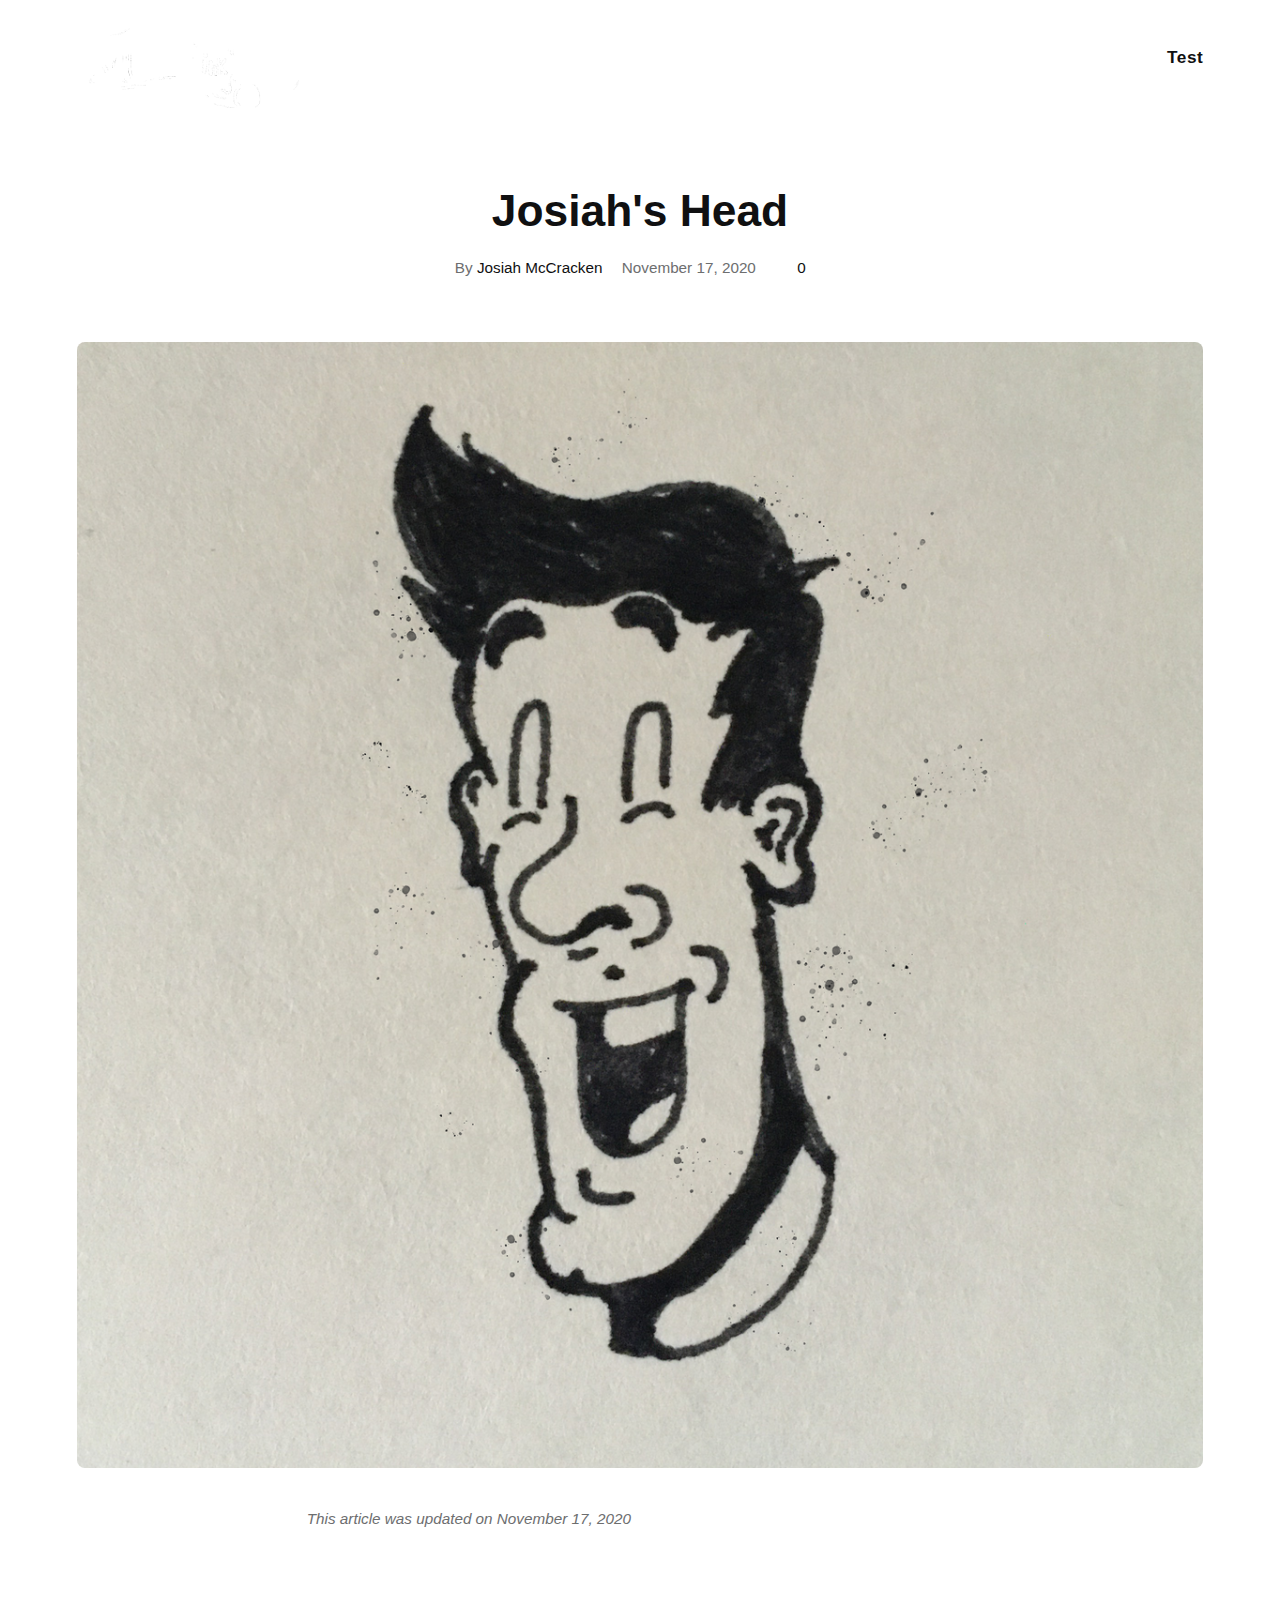
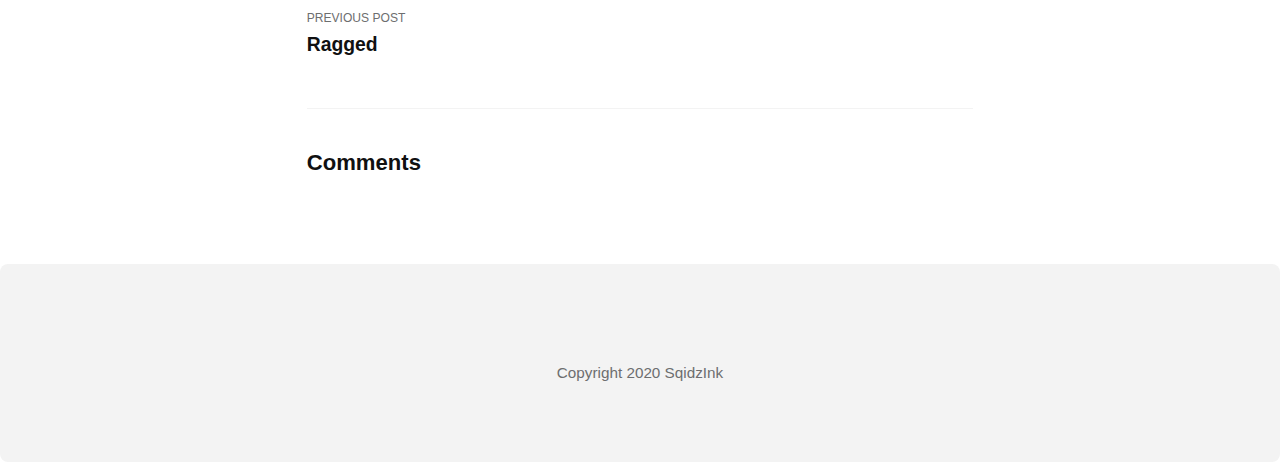
==== josiahs-head/index.html @ e8e8cecd "Updated from Publii" ====
<!DOCTYPE html><html lang="en-us"><head><meta charset="utf-8"><meta http-equiv="X-UA-Compatible" content="IE=edge"><meta name="viewport" content="width=device-width,initial-scale=1"><title>Josiah&#x27;s Head - SquidzInk</title><meta name="generator" content="Publii Open-Source CMS for Static Site"><link rel="canonical" href="https://Squidz1nk.github.io/josiahs-head/"><link rel="alternate" type="application/atom+xml" href="https://Squidz1nk.github.io/feed.xml"><link rel="alternate" type="application/json" href="https://Squidz1nk.github.io/feed.json"><meta property="og:title" content="Josiah's Head"><meta property="og:image" content="https://Squidz1nk.github.io/media/posts/3/IMG_0205-2.png"><meta property="og:site_name" content="SquidzInk"><meta property="og:description" content=""><meta property="og:url" content="https://Squidz1nk.github.io/josiahs-head/"><meta property="og:type" content="article"><style>:root{--body-font:-apple-system,BlinkMacSystemFont,"Segoe UI",Roboto,Oxygen,Ubuntu,Cantarell,"Fira Sans","Droid Sans","Helvetica Neue",Arial,sans-serif,"Apple Color Emoji","Segoe UI Emoji","Segoe UI Symbol";--heading-font:var(--body-font);--logo-font:var(--body-font);--menu-font:var(--body-font)}</style><link rel="stylesheet" href="https://Squidz1nk.github.io/assets/css/style.css?v=df0ab85df34cb296fbb16cfbd250a4d2"><script type="application/ld+json">{"@context":"http://schema.org","@type":"Article","mainEntityOfPage":{"@type":"WebPage","@id":"https://Squidz1nk.github.io/josiahs-head/"},"headline":"Josiah's Head","datePublished":"2020-11-17T20:26","dateModified":"2020-11-17T21:46","image":{"@type":"ImageObject","url":"https://Squidz1nk.github.io/media/posts/3/IMG_0205-2.png","height":2466,"width":2466},"description":"","author":{"@type":"Person","name":"Josiah McCracken"},"publisher":{"@type":"Organization","name":"Josiah McCracken","logo":{"@type":"ImageObject","url":"https://Squidz1nk.github.io/media/website/Artboard-1.png","height":579,"width":1149}}}</script></head><body><header class="header" id="js-header"><a href="https://Squidz1nk.github.io/" class="logo"><img src="https://Squidz1nk.github.io/media/website/Artboard-1.png" alt="SquidzInk"></a><nav class="navbar js-navbar"><button class="navbar__toggle js-toggle" aria-label="Menu"><span class="navbar__toggle-box"><span class="navbar__toggle-inner">Menu</span></span></button><ul class="navbar__menu"><li><a href="https://Squidz1nk.github.io/ragged/">Test</a></li></ul></nav></header><main><div class="wrapper"><article class="post"><header class="post__header"><h1 class="post__title">Josiah&#x27;s Head</h1><div class="post__meta"><div class="post__author">By <a href="https://Squidz1nk.github.io/authors/josiah-mccracken/" class="invert" rel="author" title="Josiah McCracken">Josiah McCracken</a></div><time datetime="2020-11-17T20:26">November 17, 2020</time><div class="post__comments"><svg aria-hidden="true"><title>Comments</title><use xlink:href="https://Squidz1nk.github.io/assets/svg/svg-map.svg#comments"/></svg> <a href="https://Squidz1nk.github.io/josiahs-head/#comments" data-disqus-identifier="3" class="invert" rel="nofollow">0</a></div></div></header><figure class="post__featured-image"><img src="https://Squidz1nk.github.io/media/posts/3/IMG_0205-2.png" srcset="https://Squidz1nk.github.io/media/posts/3/responsive/IMG_0205-2-xs.png 300w, https://Squidz1nk.github.io/media/posts/3/responsive/IMG_0205-2-sm.png 480w, https://Squidz1nk.github.io/media/posts/3/responsive/IMG_0205-2-md.png 768w, https://Squidz1nk.github.io/media/posts/3/responsive/IMG_0205-2-lg.png 1200w" sizes="(min-width: 56.25em) 100vw, (min-width: 37.5em) 50vw, 100vw" loading="eager" height="2466" width="2466" alt=""></figure><div class="post__inner"><div class="post__entry"></div><footer><p class="post__last-updated">This article was updated on November 17, 2020</p><div class="post__tags-share"><aside class="post__share"></aside></div><nav class="post__nav"><div class="post__nav__prev"><a class="post__nav__link" href="https://Squidz1nk.github.io/ragged/" rel="prev">Previous Post<h3 class="h6">Ragged</h3></a></div></nav></footer></div></article><div class="comments post__inner" id="comments"><h3 class="h5">Comments</h3><div id="disqus_thread"></div><script>var disqus_config = function () {
                    this.page.url = '';
            		this.page.identifier = '';
                };
            
                var disqus_loaded = false;
            
                function publiiLoadDisqus() {
                    if(disqus_loaded) {
                        return false;
                    }
            
                    var top = document.getElementById('disqus_thread').offsetTop;
            
                    if (!disqus_loaded && (window.scrollY || window.pageYOffset) + window.innerHeight > top) {
                        disqus_loaded = true;
            
                        (function () {
                            var d = document, s = d.createElement('script');
                            s.src = 'https://squidz1nk.disqus.com/embed.js';
                            s.setAttribute('data-timestamp', +new Date());
                            (d.head || d.body).appendChild(s);
                        })();
                    }
                }
            
                publiiLoadDisqus();
            
                window.onscroll = function() {
                    publiiLoadDisqus();
                };</script><noscript>Please enable JavaScript to view the <a href="https://disqus.com/?ref_noscript" rel="nofollow">comments powered by Disqus.</a></noscript></div></div></main><footer class="footer"><div class="footer__copyright">Copyright 2020 SqidzInk</div></footer><script>window.publiiThemeMenuConfig = {    
      mobileMenuMode: 'overlay',
      animationSpeed: 300,
      submenuWidth: 'auto',
      doubleClickTime: 500,
      mobileMenuExpandableSubmenus: true, 
      relatedContainerForOverlayMenuSelector: '.navbar',
   };</script><script defer="defer" src="https://Squidz1nk.github.io/assets/js/scripts.min.js?v=8b3e67b51e8c7a7d51b33f4a94ae4287"></script><script>var images = document.querySelectorAll('img[loading]');

      for (var i = 0; i < images.length; i++) {
         if (images[i].complete) {
               images[i].classList.add('is-loaded');
         } else {
               images[i].addEventListener('load', function () {
                  this.classList.add('is-loaded');
               }, false);
         }
      }</script><script id="dsq-count-scr" src="https://squidz1nk.disqus.com/count.js" async></script></body></html>
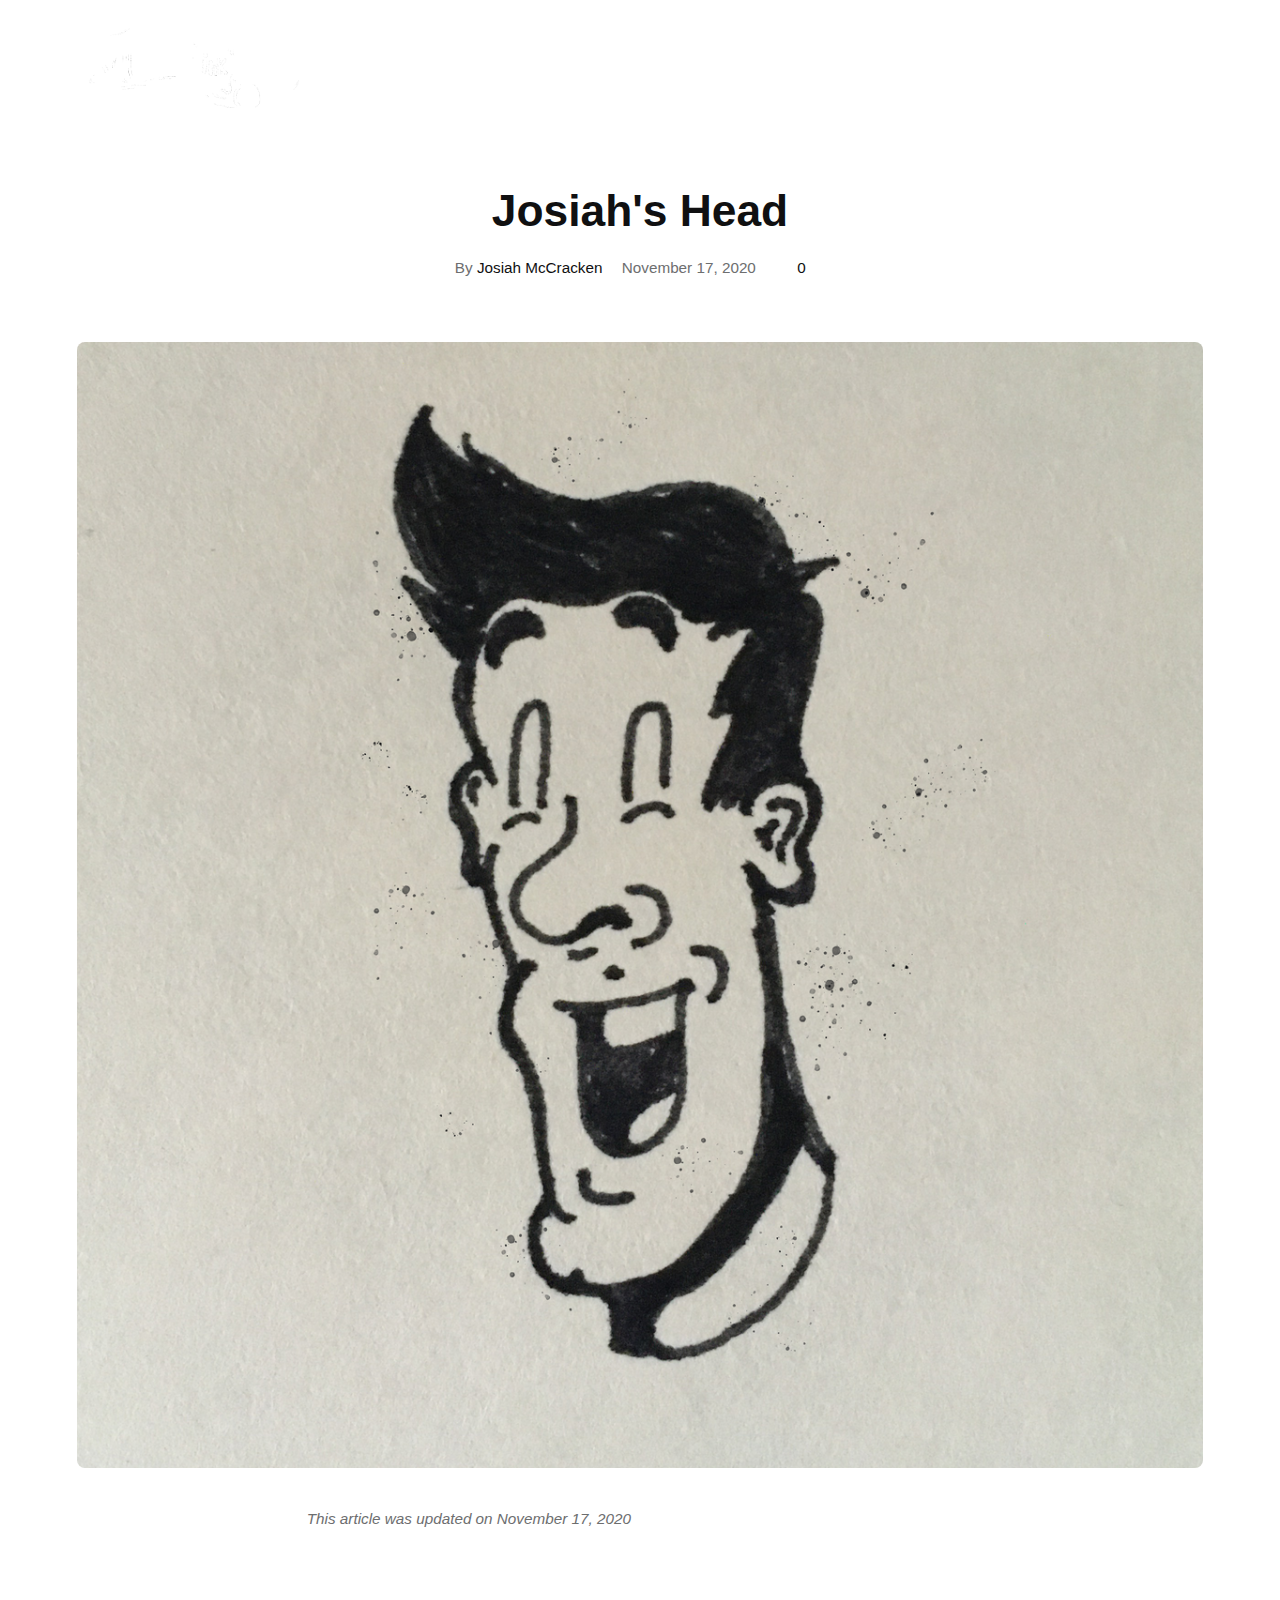
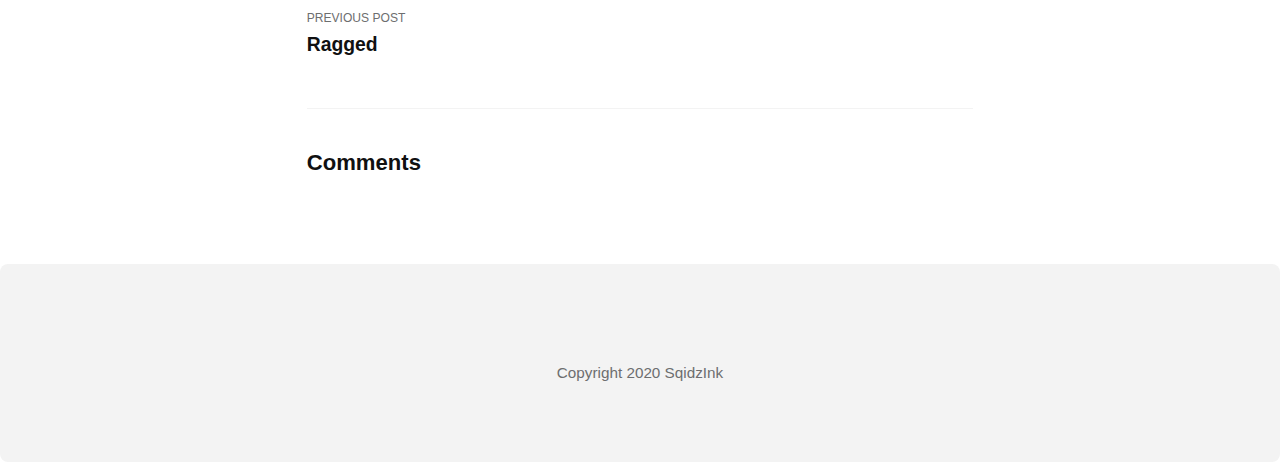
==== commit 2b0d212d: "Updated from Publii" ====
--- a/josiahs-head/index.html
+++ b/josiahs-head/index.html
@@ -1,4 +1,4 @@
-<!DOCTYPE html><html lang="en-us"><head><meta charset="utf-8"><meta http-equiv="X-UA-Compatible" content="IE=edge"><meta name="viewport" content="width=device-width,initial-scale=1"><title>Josiah&#x27;s Head - SquidzInk</title><meta name="generator" content="Publii Open-Source CMS for Static Site"><link rel="canonical" href="https://Squidz1nk.github.io/josiahs-head/"><link rel="alternate" type="application/atom+xml" href="https://Squidz1nk.github.io/feed.xml"><link rel="alternate" type="application/json" href="https://Squidz1nk.github.io/feed.json"><meta property="og:title" content="Josiah's Head"><meta property="og:image" content="https://Squidz1nk.github.io/media/posts/3/IMG_0205-2.png"><meta property="og:site_name" content="SquidzInk"><meta property="og:description" content=""><meta property="og:url" content="https://Squidz1nk.github.io/josiahs-head/"><meta property="og:type" content="article"><style>:root{--body-font:-apple-system,BlinkMacSystemFont,"Segoe UI",Roboto,Oxygen,Ubuntu,Cantarell,"Fira Sans","Droid Sans","Helvetica Neue",Arial,sans-serif,"Apple Color Emoji","Segoe UI Emoji","Segoe UI Symbol";--heading-font:var(--body-font);--logo-font:var(--body-font);--menu-font:var(--body-font)}</style><link rel="stylesheet" href="https://Squidz1nk.github.io/assets/css/style.css?v=df0ab85df34cb296fbb16cfbd250a4d2"><script type="application/ld+json">{"@context":"http://schema.org","@type":"Article","mainEntityOfPage":{"@type":"WebPage","@id":"https://Squidz1nk.github.io/josiahs-head/"},"headline":"Josiah's Head","datePublished":"2020-11-17T20:26","dateModified":"2020-11-17T21:46","image":{"@type":"ImageObject","url":"https://Squidz1nk.github.io/media/posts/3/IMG_0205-2.png","height":2466,"width":2466},"description":"","author":{"@type":"Person","name":"Josiah McCracken"},"publisher":{"@type":"Organization","name":"Josiah McCracken","logo":{"@type":"ImageObject","url":"https://Squidz1nk.github.io/media/website/Artboard-1.png","height":579,"width":1149}}}</script></head><body><header class="header" id="js-header"><a href="https://Squidz1nk.github.io/" class="logo"><img src="https://Squidz1nk.github.io/media/website/Artboard-1.png" alt="SquidzInk"></a><nav class="navbar js-navbar"><button class="navbar__toggle js-toggle" aria-label="Menu"><span class="navbar__toggle-box"><span class="navbar__toggle-inner">Menu</span></span></button><ul class="navbar__menu"><li><a href="https://Squidz1nk.github.io/ragged/">Test</a></li></ul></nav></header><main><div class="wrapper"><article class="post"><header class="post__header"><h1 class="post__title">Josiah&#x27;s Head</h1><div class="post__meta"><div class="post__author">By <a href="https://Squidz1nk.github.io/authors/josiah-mccracken/" class="invert" rel="author" title="Josiah McCracken">Josiah McCracken</a></div><time datetime="2020-11-17T20:26">November 17, 2020</time><div class="post__comments"><svg aria-hidden="true"><title>Comments</title><use xlink:href="https://Squidz1nk.github.io/assets/svg/svg-map.svg#comments"/></svg> <a href="https://Squidz1nk.github.io/josiahs-head/#comments" data-disqus-identifier="3" class="invert" rel="nofollow">0</a></div></div></header><figure class="post__featured-image"><img src="https://Squidz1nk.github.io/media/posts/3/IMG_0205-2.png" srcset="https://Squidz1nk.github.io/media/posts/3/responsive/IMG_0205-2-xs.png 300w, https://Squidz1nk.github.io/media/posts/3/responsive/IMG_0205-2-sm.png 480w, https://Squidz1nk.github.io/media/posts/3/responsive/IMG_0205-2-md.png 768w, https://Squidz1nk.github.io/media/posts/3/responsive/IMG_0205-2-lg.png 1200w" sizes="(min-width: 56.25em) 100vw, (min-width: 37.5em) 50vw, 100vw" loading="eager" height="2466" width="2466" alt=""></figure><div class="post__inner"><div class="post__entry"></div><footer><p class="post__last-updated">This article was updated on November 17, 2020</p><div class="post__tags-share"><aside class="post__share"></aside></div><nav class="post__nav"><div class="post__nav__prev"><a class="post__nav__link" href="https://Squidz1nk.github.io/ragged/" rel="prev">Previous Post<h3 class="h6">Ragged</h3></a></div></nav></footer></div></article><div class="comments post__inner" id="comments"><h3 class="h5">Comments</h3><div id="disqus_thread"></div><script>var disqus_config = function () {
+<!DOCTYPE html><html lang="en-us"><head><meta charset="utf-8"><meta http-equiv="X-UA-Compatible" content="IE=edge"><meta name="viewport" content="width=device-width,initial-scale=1"><title>Josiah&#x27;s Head - SquidzInk</title><meta name="generator" content="Publii Open-Source CMS for Static Site"><link rel="canonical" href="https://Squidz1nk.github.io/josiahs-head/"><link rel="alternate" type="application/atom+xml" href="https://Squidz1nk.github.io/feed.xml"><link rel="alternate" type="application/json" href="https://Squidz1nk.github.io/feed.json"><meta property="og:title" content="Josiah's Head"><meta property="og:image" content="https://Squidz1nk.github.io/media/posts/3/IMG_0205-2.png"><meta property="og:site_name" content="SquidzInk"><meta property="og:description" content=""><meta property="og:url" content="https://Squidz1nk.github.io/josiahs-head/"><meta property="og:type" content="article"><style>:root{--body-font:-apple-system,BlinkMacSystemFont,"Segoe UI",Roboto,Oxygen,Ubuntu,Cantarell,"Fira Sans","Droid Sans","Helvetica Neue",Arial,sans-serif,"Apple Color Emoji","Segoe UI Emoji","Segoe UI Symbol";--heading-font:var(--body-font);--logo-font:var(--body-font);--menu-font:var(--body-font)}</style><link rel="stylesheet" href="https://Squidz1nk.github.io/assets/css/style.css?v=df0ab85df34cb296fbb16cfbd250a4d2"><script type="application/ld+json">{"@context":"http://schema.org","@type":"Article","mainEntityOfPage":{"@type":"WebPage","@id":"https://Squidz1nk.github.io/josiahs-head/"},"headline":"Josiah's Head","datePublished":"2020-11-17T20:26","dateModified":"2020-11-17T21:46","image":{"@type":"ImageObject","url":"https://Squidz1nk.github.io/media/posts/3/IMG_0205-2.png","height":2466,"width":2466},"description":"","author":{"@type":"Person","name":"Josiah McCracken"},"publisher":{"@type":"Organization","name":"Josiah McCracken","logo":{"@type":"ImageObject","url":"https://Squidz1nk.github.io/media/website/Artboard-1.png","height":579,"width":1149}}}</script></head><body><header class="header" id="js-header"><a href="https://Squidz1nk.github.io/" class="logo"><img src="https://Squidz1nk.github.io/media/website/Artboard-1.png" alt="SquidzInk"></a></header><main><div class="wrapper"><article class="post"><header class="post__header"><h1 class="post__title">Josiah&#x27;s Head</h1><div class="post__meta"><div class="post__author">By <a href="https://Squidz1nk.github.io/authors/josiah-mccracken/" class="invert" rel="author" title="Josiah McCracken">Josiah McCracken</a></div><time datetime="2020-11-17T20:26">November 17, 2020</time><div class="post__comments"><svg aria-hidden="true"><title>Comments</title><use xlink:href="https://Squidz1nk.github.io/assets/svg/svg-map.svg#comments"/></svg> <a href="https://Squidz1nk.github.io/josiahs-head/#comments" data-disqus-identifier="3" class="invert" rel="nofollow">0</a></div></div></header><figure class="post__featured-image"><img src="https://Squidz1nk.github.io/media/posts/3/IMG_0205-2.png" srcset="https://Squidz1nk.github.io/media/posts/3/responsive/IMG_0205-2-xs.png 300w, https://Squidz1nk.github.io/media/posts/3/responsive/IMG_0205-2-sm.png 480w, https://Squidz1nk.github.io/media/posts/3/responsive/IMG_0205-2-md.png 768w, https://Squidz1nk.github.io/media/posts/3/responsive/IMG_0205-2-lg.png 1200w" sizes="(min-width: 56.25em) 100vw, (min-width: 37.5em) 50vw, 100vw" loading="eager" height="2466" width="2466" alt=""></figure><div class="post__inner"><div class="post__entry"></div><footer><p class="post__last-updated">This article was updated on November 17, 2020</p><div class="post__tags-share"><aside class="post__share"></aside></div><nav class="post__nav"><div class="post__nav__prev"><a class="post__nav__link" href="https://Squidz1nk.github.io/ragged/" rel="prev">Previous Post<h3 class="h6">Ragged</h3></a></div></nav></footer></div></article><div class="comments post__inner" id="comments"><h3 class="h5">Comments</h3><div id="disqus_thread"></div><script>var disqus_config = function () {
                     this.page.url = '';
             		this.page.identifier = '';
                 };
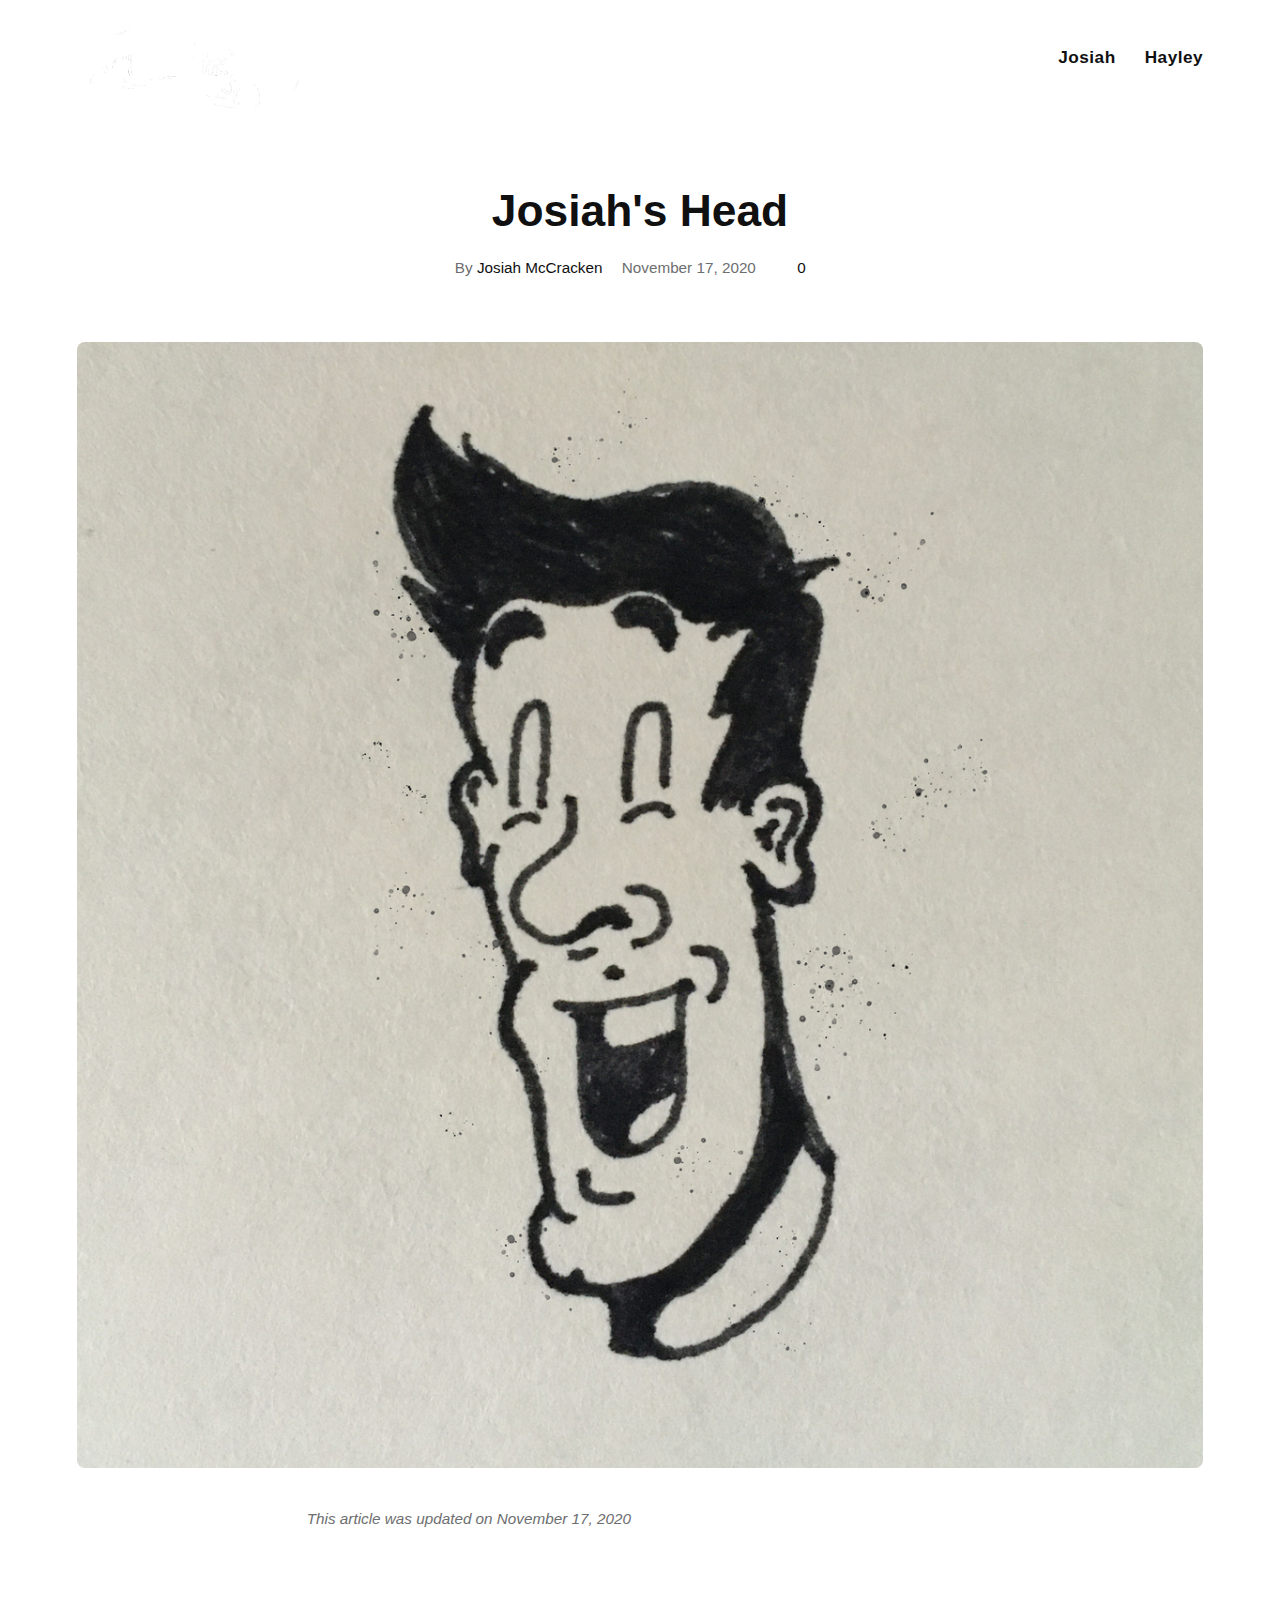
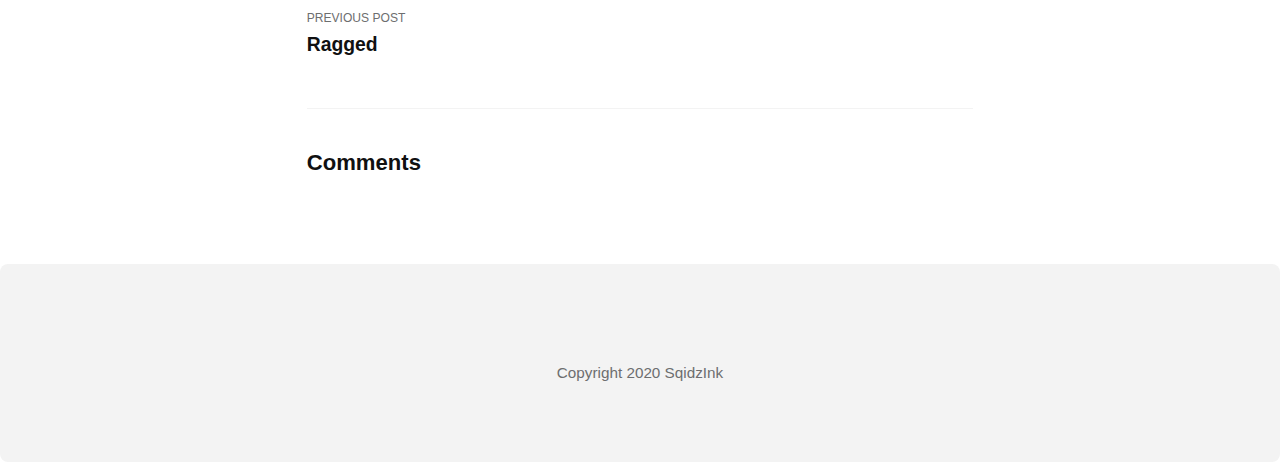
==== commit 7cbf54e6: "Updated from Publii" ====
--- a/josiahs-head/index.html
+++ b/josiahs-head/index.html
@@ -1,4 +1,4 @@
-<!DOCTYPE html><html lang="en-us"><head><meta charset="utf-8"><meta http-equiv="X-UA-Compatible" content="IE=edge"><meta name="viewport" content="width=device-width,initial-scale=1"><title>Josiah&#x27;s Head - SquidzInk</title><meta name="generator" content="Publii Open-Source CMS for Static Site"><link rel="canonical" href="https://Squidz1nk.github.io/josiahs-head/"><link rel="alternate" type="application/atom+xml" href="https://Squidz1nk.github.io/feed.xml"><link rel="alternate" type="application/json" href="https://Squidz1nk.github.io/feed.json"><meta property="og:title" content="Josiah's Head"><meta property="og:image" content="https://Squidz1nk.github.io/media/posts/3/IMG_0205-2.png"><meta property="og:site_name" content="SquidzInk"><meta property="og:description" content=""><meta property="og:url" content="https://Squidz1nk.github.io/josiahs-head/"><meta property="og:type" content="article"><style>:root{--body-font:-apple-system,BlinkMacSystemFont,"Segoe UI",Roboto,Oxygen,Ubuntu,Cantarell,"Fira Sans","Droid Sans","Helvetica Neue",Arial,sans-serif,"Apple Color Emoji","Segoe UI Emoji","Segoe UI Symbol";--heading-font:var(--body-font);--logo-font:var(--body-font);--menu-font:var(--body-font)}</style><link rel="stylesheet" href="https://Squidz1nk.github.io/assets/css/style.css?v=df0ab85df34cb296fbb16cfbd250a4d2"><script type="application/ld+json">{"@context":"http://schema.org","@type":"Article","mainEntityOfPage":{"@type":"WebPage","@id":"https://Squidz1nk.github.io/josiahs-head/"},"headline":"Josiah's Head","datePublished":"2020-11-17T20:26","dateModified":"2020-11-17T21:46","image":{"@type":"ImageObject","url":"https://Squidz1nk.github.io/media/posts/3/IMG_0205-2.png","height":2466,"width":2466},"description":"","author":{"@type":"Person","name":"Josiah McCracken"},"publisher":{"@type":"Organization","name":"Josiah McCracken","logo":{"@type":"ImageObject","url":"https://Squidz1nk.github.io/media/website/Artboard-1.png","height":579,"width":1149}}}</script></head><body><header class="header" id="js-header"><a href="https://Squidz1nk.github.io/" class="logo"><img src="https://Squidz1nk.github.io/media/website/Artboard-1.png" alt="SquidzInk"></a></header><main><div class="wrapper"><article class="post"><header class="post__header"><h1 class="post__title">Josiah&#x27;s Head</h1><div class="post__meta"><div class="post__author">By <a href="https://Squidz1nk.github.io/authors/josiah-mccracken/" class="invert" rel="author" title="Josiah McCracken">Josiah McCracken</a></div><time datetime="2020-11-17T20:26">November 17, 2020</time><div class="post__comments"><svg aria-hidden="true"><title>Comments</title><use xlink:href="https://Squidz1nk.github.io/assets/svg/svg-map.svg#comments"/></svg> <a href="https://Squidz1nk.github.io/josiahs-head/#comments" data-disqus-identifier="3" class="invert" rel="nofollow">0</a></div></div></header><figure class="post__featured-image"><img src="https://Squidz1nk.github.io/media/posts/3/IMG_0205-2.png" srcset="https://Squidz1nk.github.io/media/posts/3/responsive/IMG_0205-2-xs.png 300w, https://Squidz1nk.github.io/media/posts/3/responsive/IMG_0205-2-sm.png 480w, https://Squidz1nk.github.io/media/posts/3/responsive/IMG_0205-2-md.png 768w, https://Squidz1nk.github.io/media/posts/3/responsive/IMG_0205-2-lg.png 1200w" sizes="(min-width: 56.25em) 100vw, (min-width: 37.5em) 50vw, 100vw" loading="eager" height="2466" width="2466" alt=""></figure><div class="post__inner"><div class="post__entry"></div><footer><p class="post__last-updated">This article was updated on November 17, 2020</p><div class="post__tags-share"><aside class="post__share"></aside></div><nav class="post__nav"><div class="post__nav__prev"><a class="post__nav__link" href="https://Squidz1nk.github.io/ragged/" rel="prev">Previous Post<h3 class="h6">Ragged</h3></a></div></nav></footer></div></article><div class="comments post__inner" id="comments"><h3 class="h5">Comments</h3><div id="disqus_thread"></div><script>var disqus_config = function () {
+<!DOCTYPE html><html lang="en-us"><head><meta charset="utf-8"><meta http-equiv="X-UA-Compatible" content="IE=edge"><meta name="viewport" content="width=device-width,initial-scale=1"><title>Josiah&#x27;s Head - SquidzInk</title><meta name="generator" content="Publii Open-Source CMS for Static Site"><link rel="canonical" href="https://Squidz1nk.github.io/josiahs-head/"><link rel="alternate" type="application/atom+xml" href="https://Squidz1nk.github.io/feed.xml"><link rel="alternate" type="application/json" href="https://Squidz1nk.github.io/feed.json"><meta property="og:title" content="Josiah's Head"><meta property="og:image" content="https://Squidz1nk.github.io/media/posts/3/IMG_0205-2.png"><meta property="og:site_name" content="SquidzInk"><meta property="og:description" content=""><meta property="og:url" content="https://Squidz1nk.github.io/josiahs-head/"><meta property="og:type" content="article"><style>:root{--body-font:-apple-system,BlinkMacSystemFont,"Segoe UI",Roboto,Oxygen,Ubuntu,Cantarell,"Fira Sans","Droid Sans","Helvetica Neue",Arial,sans-serif,"Apple Color Emoji","Segoe UI Emoji","Segoe UI Symbol";--heading-font:var(--body-font);--logo-font:var(--body-font);--menu-font:var(--body-font)}</style><link rel="stylesheet" href="https://Squidz1nk.github.io/assets/css/style.css?v=df0ab85df34cb296fbb16cfbd250a4d2"><script type="application/ld+json">{"@context":"http://schema.org","@type":"Article","mainEntityOfPage":{"@type":"WebPage","@id":"https://Squidz1nk.github.io/josiahs-head/"},"headline":"Josiah's Head","datePublished":"2020-11-17T20:26","dateModified":"2020-11-17T21:46","image":{"@type":"ImageObject","url":"https://Squidz1nk.github.io/media/posts/3/IMG_0205-2.png","height":2466,"width":2466},"description":"","author":{"@type":"Person","name":"Josiah McCracken"},"publisher":{"@type":"Organization","name":"Josiah McCracken","logo":{"@type":"ImageObject","url":"https://Squidz1nk.github.io/media/website/Artboard-1.png","height":579,"width":1149}}}</script></head><body><header class="header" id="js-header"><a href="https://Squidz1nk.github.io/" class="logo"><img src="https://Squidz1nk.github.io/media/website/Artboard-1.png" alt="SquidzInk"></a><nav class="navbar js-navbar"><button class="navbar__toggle js-toggle" aria-label="Menu"><span class="navbar__toggle-box"><span class="navbar__toggle-inner">Menu</span></span></button><ul class="navbar__menu"><li><a href="https://Squidz1nk.github.io/authors/josiah-mccracken/" target="_self">Josiah</a></li><li><a href="https://Squidz1nk.github.io/authors/hayley-cook/" target="_self">Hayley</a></li></ul></nav></header><main><div class="wrapper"><article class="post"><header class="post__header"><h1 class="post__title">Josiah&#x27;s Head</h1><div class="post__meta"><div class="post__author">By <a href="https://Squidz1nk.github.io/authors/josiah-mccracken/" class="invert" rel="author" title="Josiah McCracken">Josiah McCracken</a></div><time datetime="2020-11-17T20:26">November 17, 2020</time><div class="post__comments"><svg aria-hidden="true"><title>Comments</title><use xlink:href="https://Squidz1nk.github.io/assets/svg/svg-map.svg#comments"/></svg> <a href="https://Squidz1nk.github.io/josiahs-head/#comments" data-disqus-identifier="3" class="invert" rel="nofollow">0</a></div></div></header><figure class="post__featured-image"><img src="https://Squidz1nk.github.io/media/posts/3/IMG_0205-2.png" srcset="https://Squidz1nk.github.io/media/posts/3/responsive/IMG_0205-2-xs.png 300w, https://Squidz1nk.github.io/media/posts/3/responsive/IMG_0205-2-sm.png 480w, https://Squidz1nk.github.io/media/posts/3/responsive/IMG_0205-2-md.png 768w, https://Squidz1nk.github.io/media/posts/3/responsive/IMG_0205-2-lg.png 1200w" sizes="(min-width: 56.25em) 100vw, (min-width: 37.5em) 50vw, 100vw" loading="eager" height="2466" width="2466" alt=""></figure><div class="post__inner"><div class="post__entry"></div><footer><p class="post__last-updated">This article was updated on November 17, 2020</p><div class="post__tags-share"><aside class="post__share"></aside></div><nav class="post__nav"><div class="post__nav__prev"><a class="post__nav__link" href="https://Squidz1nk.github.io/ragged/" rel="prev">Previous Post<h3 class="h6">Ragged</h3></a></div></nav></footer></div></article><div class="comments post__inner" id="comments"><h3 class="h5">Comments</h3><div id="disqus_thread"></div><script>var disqus_config = function () {
                     this.page.url = '';
             		this.page.identifier = '';
                 };
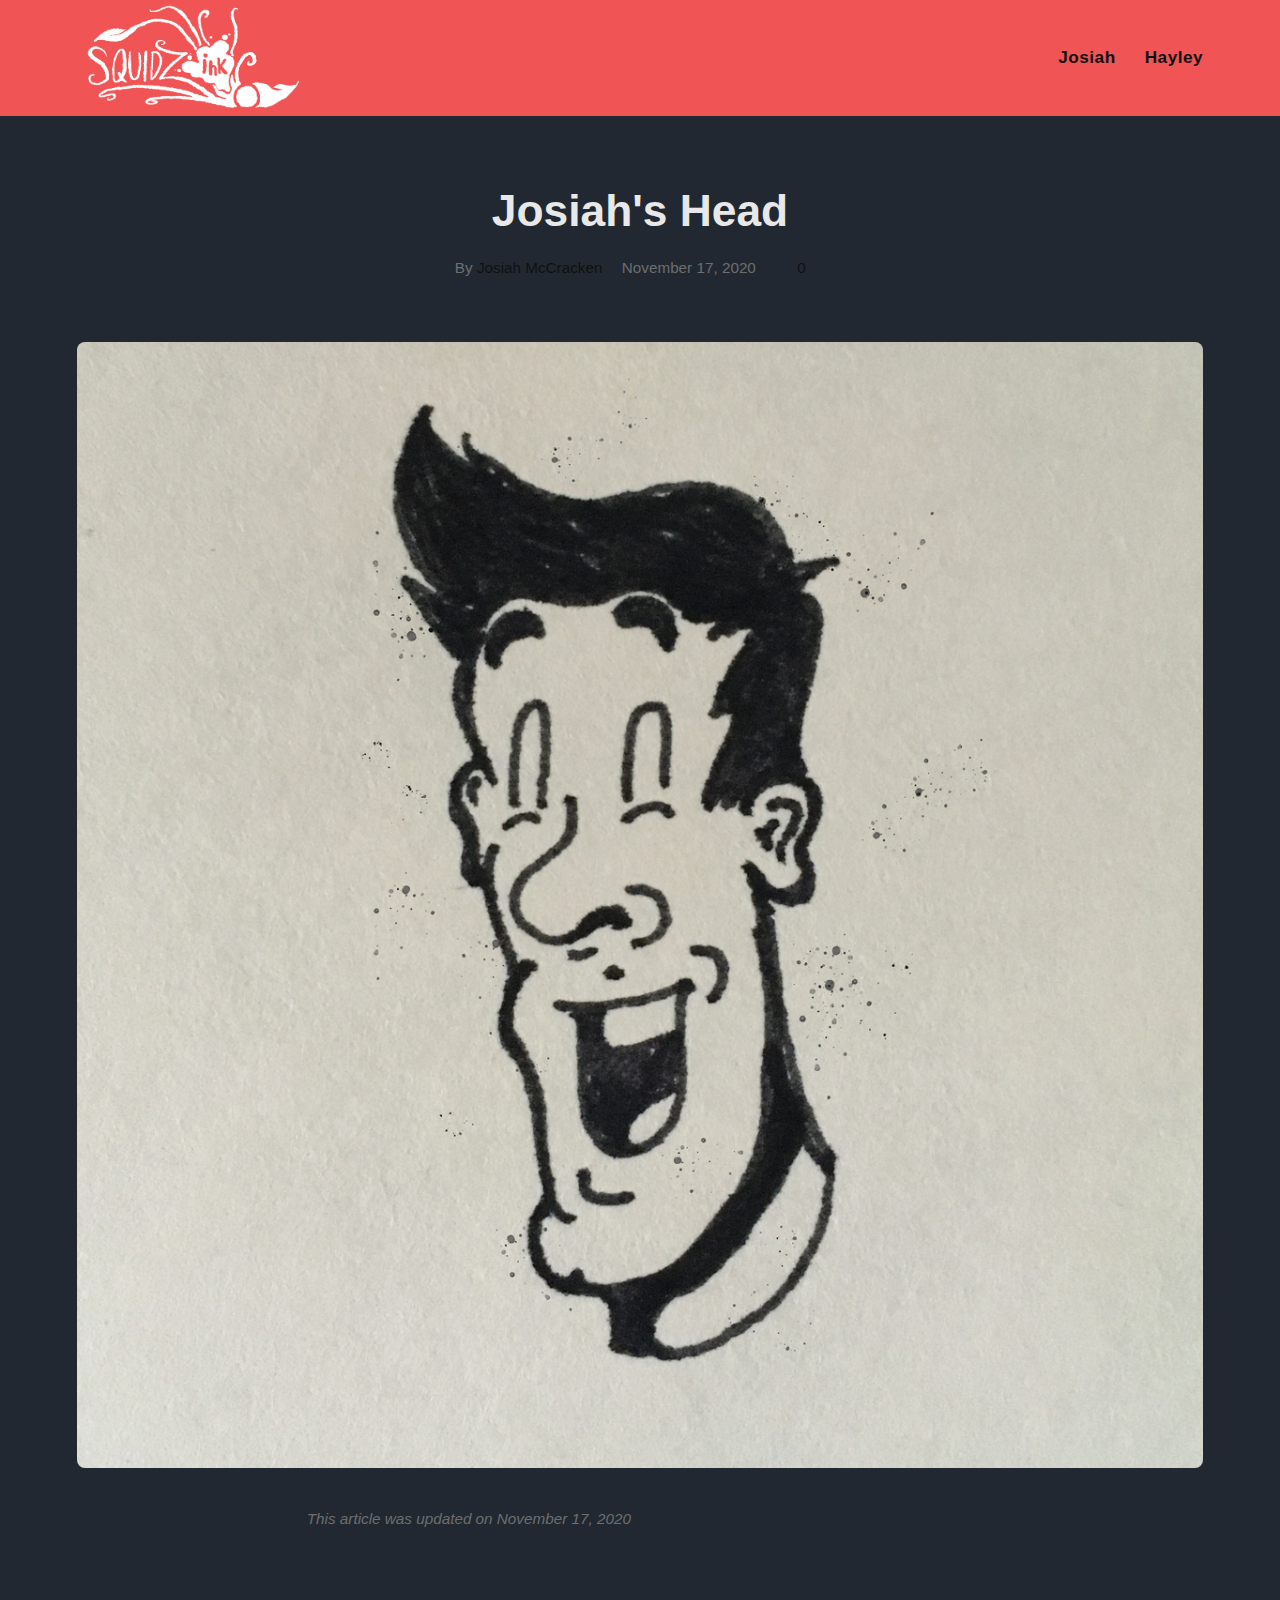
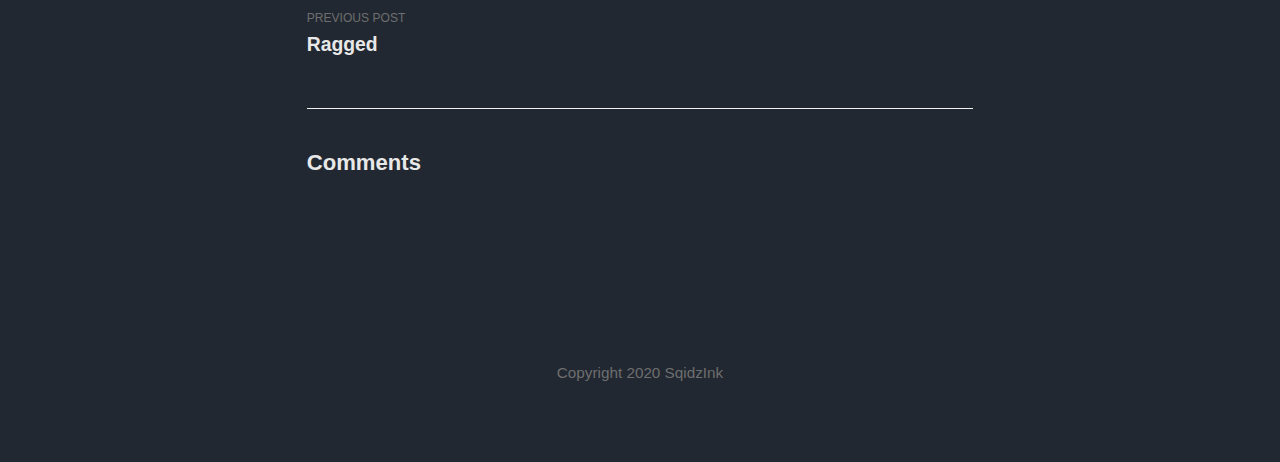
==== commit 605b9425: "Updated from Publii" ====
--- a/josiahs-head/index.html
+++ b/josiahs-head/index.html
@@ -1,4 +1,4 @@
-<!DOCTYPE html><html lang="en-us"><head><meta charset="utf-8"><meta http-equiv="X-UA-Compatible" content="IE=edge"><meta name="viewport" content="width=device-width,initial-scale=1"><title>Josiah&#x27;s Head - SquidzInk</title><meta name="generator" content="Publii Open-Source CMS for Static Site"><link rel="canonical" href="https://Squidz1nk.github.io/josiahs-head/"><link rel="alternate" type="application/atom+xml" href="https://Squidz1nk.github.io/feed.xml"><link rel="alternate" type="application/json" href="https://Squidz1nk.github.io/feed.json"><meta property="og:title" content="Josiah's Head"><meta property="og:image" content="https://Squidz1nk.github.io/media/posts/3/IMG_0205-2.png"><meta property="og:site_name" content="SquidzInk"><meta property="og:description" content=""><meta property="og:url" content="https://Squidz1nk.github.io/josiahs-head/"><meta property="og:type" content="article"><style>:root{--body-font:-apple-system,BlinkMacSystemFont,"Segoe UI",Roboto,Oxygen,Ubuntu,Cantarell,"Fira Sans","Droid Sans","Helvetica Neue",Arial,sans-serif,"Apple Color Emoji","Segoe UI Emoji","Segoe UI Symbol";--heading-font:var(--body-font);--logo-font:var(--body-font);--menu-font:var(--body-font)}</style><link rel="stylesheet" href="https://Squidz1nk.github.io/assets/css/style.css?v=df0ab85df34cb296fbb16cfbd250a4d2"><script type="application/ld+json">{"@context":"http://schema.org","@type":"Article","mainEntityOfPage":{"@type":"WebPage","@id":"https://Squidz1nk.github.io/josiahs-head/"},"headline":"Josiah's Head","datePublished":"2020-11-17T20:26","dateModified":"2020-11-17T21:46","image":{"@type":"ImageObject","url":"https://Squidz1nk.github.io/media/posts/3/IMG_0205-2.png","height":2466,"width":2466},"description":"","author":{"@type":"Person","name":"Josiah McCracken"},"publisher":{"@type":"Organization","name":"Josiah McCracken","logo":{"@type":"ImageObject","url":"https://Squidz1nk.github.io/media/website/Artboard-1.png","height":579,"width":1149}}}</script></head><body><header class="header" id="js-header"><a href="https://Squidz1nk.github.io/" class="logo"><img src="https://Squidz1nk.github.io/media/website/Artboard-1.png" alt="SquidzInk"></a><nav class="navbar js-navbar"><button class="navbar__toggle js-toggle" aria-label="Menu"><span class="navbar__toggle-box"><span class="navbar__toggle-inner">Menu</span></span></button><ul class="navbar__menu"><li><a href="https://Squidz1nk.github.io/authors/josiah-mccracken/" target="_self">Josiah</a></li><li><a href="https://Squidz1nk.github.io/authors/hayley-cook/" target="_self">Hayley</a></li></ul></nav></header><main><div class="wrapper"><article class="post"><header class="post__header"><h1 class="post__title">Josiah&#x27;s Head</h1><div class="post__meta"><div class="post__author">By <a href="https://Squidz1nk.github.io/authors/josiah-mccracken/" class="invert" rel="author" title="Josiah McCracken">Josiah McCracken</a></div><time datetime="2020-11-17T20:26">November 17, 2020</time><div class="post__comments"><svg aria-hidden="true"><title>Comments</title><use xlink:href="https://Squidz1nk.github.io/assets/svg/svg-map.svg#comments"/></svg> <a href="https://Squidz1nk.github.io/josiahs-head/#comments" data-disqus-identifier="3" class="invert" rel="nofollow">0</a></div></div></header><figure class="post__featured-image"><img src="https://Squidz1nk.github.io/media/posts/3/IMG_0205-2.png" srcset="https://Squidz1nk.github.io/media/posts/3/responsive/IMG_0205-2-xs.png 300w, https://Squidz1nk.github.io/media/posts/3/responsive/IMG_0205-2-sm.png 480w, https://Squidz1nk.github.io/media/posts/3/responsive/IMG_0205-2-md.png 768w, https://Squidz1nk.github.io/media/posts/3/responsive/IMG_0205-2-lg.png 1200w" sizes="(min-width: 56.25em) 100vw, (min-width: 37.5em) 50vw, 100vw" loading="eager" height="2466" width="2466" alt=""></figure><div class="post__inner"><div class="post__entry"></div><footer><p class="post__last-updated">This article was updated on November 17, 2020</p><div class="post__tags-share"><aside class="post__share"></aside></div><nav class="post__nav"><div class="post__nav__prev"><a class="post__nav__link" href="https://Squidz1nk.github.io/ragged/" rel="prev">Previous Post<h3 class="h6">Ragged</h3></a></div></nav></footer></div></article><div class="comments post__inner" id="comments"><h3 class="h5">Comments</h3><div id="disqus_thread"></div><script>var disqus_config = function () {
+<!DOCTYPE html><html lang="en-us"><head><meta charset="utf-8"><meta http-equiv="X-UA-Compatible" content="IE=edge"><meta name="viewport" content="width=device-width,initial-scale=1"><title>Josiah&#x27;s Head - SquidzInk</title><meta name="generator" content="Publii Open-Source CMS for Static Site"><link rel="canonical" href="https://Squidz1nk.github.io/josiahs-head/"><link rel="alternate" type="application/atom+xml" href="https://Squidz1nk.github.io/feed.xml"><link rel="alternate" type="application/json" href="https://Squidz1nk.github.io/feed.json"><meta property="og:title" content="Josiah's Head"><meta property="og:image" content="https://Squidz1nk.github.io/media/posts/3/IMG_0205-2.png"><meta property="og:site_name" content="SquidzInk"><meta property="og:description" content=""><meta property="og:url" content="https://Squidz1nk.github.io/josiahs-head/"><meta property="og:type" content="article"><style>:root{--body-font:-apple-system,BlinkMacSystemFont,"Segoe UI",Roboto,Oxygen,Ubuntu,Cantarell,"Fira Sans","Droid Sans","Helvetica Neue",Arial,sans-serif,"Apple Color Emoji","Segoe UI Emoji","Segoe UI Symbol";--heading-font:var(--body-font);--logo-font:var(--body-font);--menu-font:var(--body-font)}</style><link rel="stylesheet" href="https://Squidz1nk.github.io/assets/css/style.css?v=c9d65cc8b8a2e53092dae55182fcec1b"><script type="application/ld+json">{"@context":"http://schema.org","@type":"Article","mainEntityOfPage":{"@type":"WebPage","@id":"https://Squidz1nk.github.io/josiahs-head/"},"headline":"Josiah's Head","datePublished":"2020-11-17T20:26","dateModified":"2020-11-17T21:46","image":{"@type":"ImageObject","url":"https://Squidz1nk.github.io/media/posts/3/IMG_0205-2.png","height":2466,"width":2466},"description":"","author":{"@type":"Person","name":"Josiah McCracken"},"publisher":{"@type":"Organization","name":"Josiah McCracken","logo":{"@type":"ImageObject","url":"https://Squidz1nk.github.io/media/website/Artboard-1.png","height":579,"width":1149}}}</script></head><body><header class="header" id="js-header"><a href="https://Squidz1nk.github.io/" class="logo"><img src="https://Squidz1nk.github.io/media/website/Artboard-1.png" alt="SquidzInk"></a><nav class="navbar js-navbar"><button class="navbar__toggle js-toggle" aria-label="Menu"><span class="navbar__toggle-box"><span class="navbar__toggle-inner">Menu</span></span></button><ul class="navbar__menu"><li><a href="https://Squidz1nk.github.io/authors/josiah-mccracken/" target="_self">Josiah</a></li><li><a href="https://Squidz1nk.github.io/authors/hayley-cook/" target="_self">Hayley</a></li></ul></nav></header><main><div class="wrapper"><article class="post"><header class="post__header"><h1 class="post__title">Josiah&#x27;s Head</h1><div class="post__meta"><div class="post__author">By <a href="https://Squidz1nk.github.io/authors/josiah-mccracken/" class="invert" rel="author" title="Josiah McCracken">Josiah McCracken</a></div><time datetime="2020-11-17T20:26">November 17, 2020</time><div class="post__comments"><svg aria-hidden="true"><title>Comments</title><use xlink:href="https://Squidz1nk.github.io/assets/svg/svg-map.svg#comments"/></svg> <a href="https://Squidz1nk.github.io/josiahs-head/#comments" data-disqus-identifier="3" class="invert" rel="nofollow">0</a></div></div></header><figure class="post__featured-image"><img src="https://Squidz1nk.github.io/media/posts/3/IMG_0205-2.png" srcset="https://Squidz1nk.github.io/media/posts/3/responsive/IMG_0205-2-xs.png 300w, https://Squidz1nk.github.io/media/posts/3/responsive/IMG_0205-2-sm.png 480w, https://Squidz1nk.github.io/media/posts/3/responsive/IMG_0205-2-md.png 768w, https://Squidz1nk.github.io/media/posts/3/responsive/IMG_0205-2-lg.png 1200w" sizes="(min-width: 56.25em) 100vw, (min-width: 37.5em) 50vw, 100vw" loading="eager" height="2466" width="2466" alt=""></figure><div class="post__inner"><div class="post__entry"></div><footer><p class="post__last-updated">This article was updated on November 17, 2020</p><div class="post__tags-share"><aside class="post__share"></aside></div><nav class="post__nav"><div class="post__nav__prev"><a class="post__nav__link" href="https://Squidz1nk.github.io/ragged/" rel="prev">Previous Post<h3 class="h6">Ragged</h3></a></div></nav></footer></div></article><div class="comments post__inner" id="comments"><h3 class="h5">Comments</h3><div id="disqus_thread"></div><script>var disqus_config = function () {
                     this.page.url = '';
             		this.page.identifier = '';
                 };
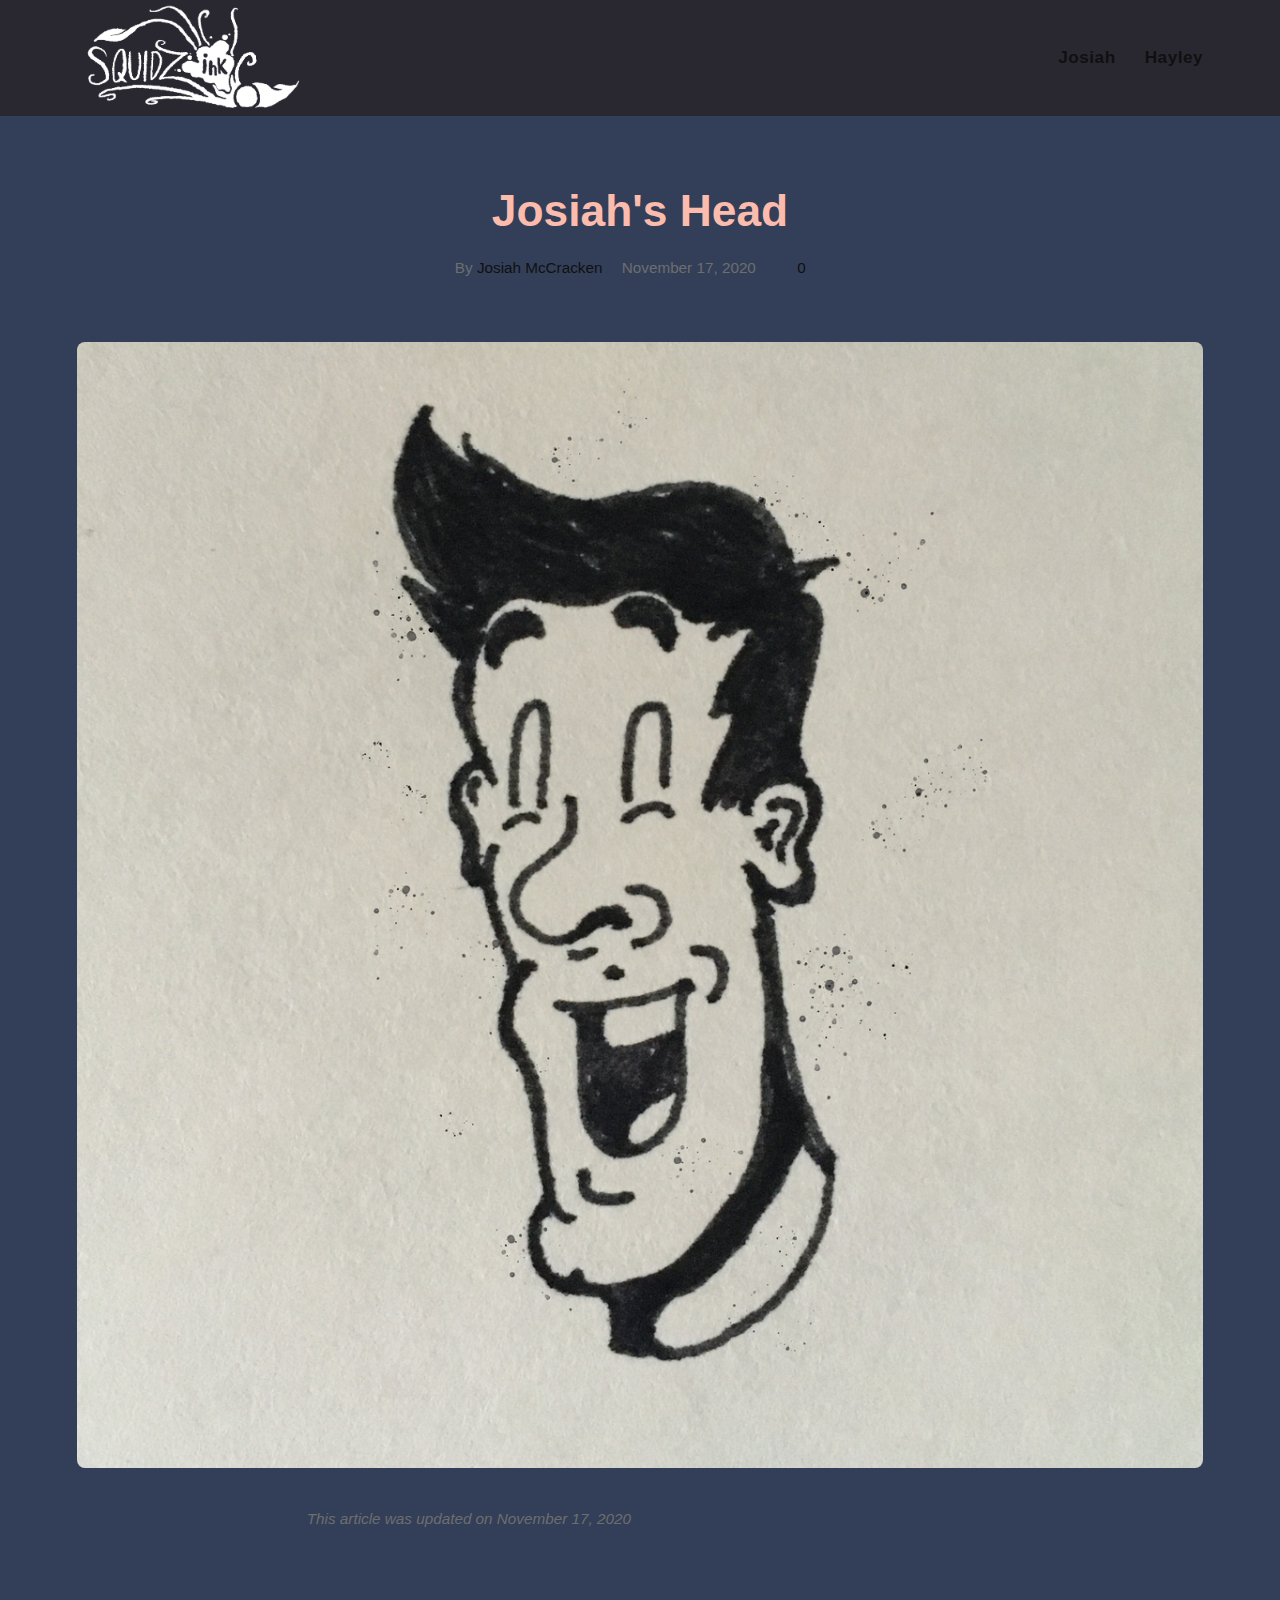
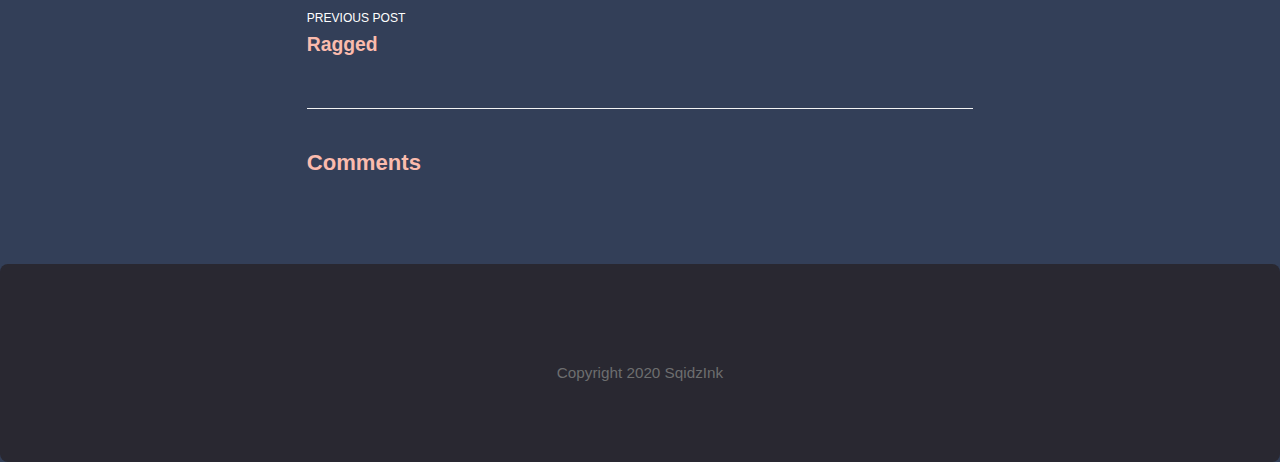
==== commit 31ba1ae9: "Updated from Publii" ====
--- a/josiahs-head/index.html
+++ b/josiahs-head/index.html
@@ -1,4 +1,4 @@
-<!DOCTYPE html><html lang="en-us"><head><meta charset="utf-8"><meta http-equiv="X-UA-Compatible" content="IE=edge"><meta name="viewport" content="width=device-width,initial-scale=1"><title>Josiah&#x27;s Head - SquidzInk</title><meta name="generator" content="Publii Open-Source CMS for Static Site"><link rel="canonical" href="https://Squidz1nk.github.io/josiahs-head/"><link rel="alternate" type="application/atom+xml" href="https://Squidz1nk.github.io/feed.xml"><link rel="alternate" type="application/json" href="https://Squidz1nk.github.io/feed.json"><meta property="og:title" content="Josiah's Head"><meta property="og:image" content="https://Squidz1nk.github.io/media/posts/3/IMG_0205-2.png"><meta property="og:site_name" content="SquidzInk"><meta property="og:description" content=""><meta property="og:url" content="https://Squidz1nk.github.io/josiahs-head/"><meta property="og:type" content="article"><style>:root{--body-font:-apple-system,BlinkMacSystemFont,"Segoe UI",Roboto,Oxygen,Ubuntu,Cantarell,"Fira Sans","Droid Sans","Helvetica Neue",Arial,sans-serif,"Apple Color Emoji","Segoe UI Emoji","Segoe UI Symbol";--heading-font:var(--body-font);--logo-font:var(--body-font);--menu-font:var(--body-font)}</style><link rel="stylesheet" href="https://Squidz1nk.github.io/assets/css/style.css?v=c9d65cc8b8a2e53092dae55182fcec1b"><script type="application/ld+json">{"@context":"http://schema.org","@type":"Article","mainEntityOfPage":{"@type":"WebPage","@id":"https://Squidz1nk.github.io/josiahs-head/"},"headline":"Josiah's Head","datePublished":"2020-11-17T20:26","dateModified":"2020-11-17T21:46","image":{"@type":"ImageObject","url":"https://Squidz1nk.github.io/media/posts/3/IMG_0205-2.png","height":2466,"width":2466},"description":"","author":{"@type":"Person","name":"Josiah McCracken"},"publisher":{"@type":"Organization","name":"Josiah McCracken","logo":{"@type":"ImageObject","url":"https://Squidz1nk.github.io/media/website/Artboard-1.png","height":579,"width":1149}}}</script></head><body><header class="header" id="js-header"><a href="https://Squidz1nk.github.io/" class="logo"><img src="https://Squidz1nk.github.io/media/website/Artboard-1.png" alt="SquidzInk"></a><nav class="navbar js-navbar"><button class="navbar__toggle js-toggle" aria-label="Menu"><span class="navbar__toggle-box"><span class="navbar__toggle-inner">Menu</span></span></button><ul class="navbar__menu"><li><a href="https://Squidz1nk.github.io/authors/josiah-mccracken/" target="_self">Josiah</a></li><li><a href="https://Squidz1nk.github.io/authors/hayley-cook/" target="_self">Hayley</a></li></ul></nav></header><main><div class="wrapper"><article class="post"><header class="post__header"><h1 class="post__title">Josiah&#x27;s Head</h1><div class="post__meta"><div class="post__author">By <a href="https://Squidz1nk.github.io/authors/josiah-mccracken/" class="invert" rel="author" title="Josiah McCracken">Josiah McCracken</a></div><time datetime="2020-11-17T20:26">November 17, 2020</time><div class="post__comments"><svg aria-hidden="true"><title>Comments</title><use xlink:href="https://Squidz1nk.github.io/assets/svg/svg-map.svg#comments"/></svg> <a href="https://Squidz1nk.github.io/josiahs-head/#comments" data-disqus-identifier="3" class="invert" rel="nofollow">0</a></div></div></header><figure class="post__featured-image"><img src="https://Squidz1nk.github.io/media/posts/3/IMG_0205-2.png" srcset="https://Squidz1nk.github.io/media/posts/3/responsive/IMG_0205-2-xs.png 300w, https://Squidz1nk.github.io/media/posts/3/responsive/IMG_0205-2-sm.png 480w, https://Squidz1nk.github.io/media/posts/3/responsive/IMG_0205-2-md.png 768w, https://Squidz1nk.github.io/media/posts/3/responsive/IMG_0205-2-lg.png 1200w" sizes="(min-width: 56.25em) 100vw, (min-width: 37.5em) 50vw, 100vw" loading="eager" height="2466" width="2466" alt=""></figure><div class="post__inner"><div class="post__entry"></div><footer><p class="post__last-updated">This article was updated on November 17, 2020</p><div class="post__tags-share"><aside class="post__share"></aside></div><nav class="post__nav"><div class="post__nav__prev"><a class="post__nav__link" href="https://Squidz1nk.github.io/ragged/" rel="prev">Previous Post<h3 class="h6">Ragged</h3></a></div></nav></footer></div></article><div class="comments post__inner" id="comments"><h3 class="h5">Comments</h3><div id="disqus_thread"></div><script>var disqus_config = function () {
+<!DOCTYPE html><html lang="en-us"><head><meta charset="utf-8"><meta http-equiv="X-UA-Compatible" content="IE=edge"><meta name="viewport" content="width=device-width,initial-scale=1"><title>Josiah&#x27;s Head - SquidzInk</title><meta name="generator" content="Publii Open-Source CMS for Static Site"><link rel="canonical" href="https://Squidz1nk.github.io/josiahs-head/"><link rel="alternate" type="application/atom+xml" href="https://Squidz1nk.github.io/feed.xml"><link rel="alternate" type="application/json" href="https://Squidz1nk.github.io/feed.json"><meta property="og:title" content="Josiah's Head"><meta property="og:image" content="https://Squidz1nk.github.io/media/posts/3/IMG_0205-2.png"><meta property="og:site_name" content="SquidzInk"><meta property="og:description" content=""><meta property="og:url" content="https://Squidz1nk.github.io/josiahs-head/"><meta property="og:type" content="article"><style>:root{--body-font:-apple-system,BlinkMacSystemFont,"Segoe UI",Roboto,Oxygen,Ubuntu,Cantarell,"Fira Sans","Droid Sans","Helvetica Neue",Arial,sans-serif,"Apple Color Emoji","Segoe UI Emoji","Segoe UI Symbol";--heading-font:var(--body-font);--logo-font:var(--body-font);--menu-font:var(--body-font)}</style><link rel="stylesheet" href="https://Squidz1nk.github.io/assets/css/style.css?v=7e1dbc6539c62b6e6f89dedaf8471794"><script type="application/ld+json">{"@context":"http://schema.org","@type":"Article","mainEntityOfPage":{"@type":"WebPage","@id":"https://Squidz1nk.github.io/josiahs-head/"},"headline":"Josiah's Head","datePublished":"2020-11-17T20:26","dateModified":"2020-11-17T21:46","image":{"@type":"ImageObject","url":"https://Squidz1nk.github.io/media/posts/3/IMG_0205-2.png","height":2466,"width":2466},"description":"","author":{"@type":"Person","name":"Josiah McCracken"},"publisher":{"@type":"Organization","name":"Josiah McCracken","logo":{"@type":"ImageObject","url":"https://Squidz1nk.github.io/media/website/Artboard-1.png","height":579,"width":1149}}}</script></head><body><header class="header" id="js-header"><a href="https://Squidz1nk.github.io/" class="logo"><img src="https://Squidz1nk.github.io/media/website/Artboard-1.png" alt="SquidzInk"></a><nav class="navbar js-navbar"><button class="navbar__toggle js-toggle" aria-label="Menu"><span class="navbar__toggle-box"><span class="navbar__toggle-inner">Menu</span></span></button><ul class="navbar__menu"><li><a href="https://Squidz1nk.github.io/authors/josiah-mccracken/" target="_self">Josiah</a></li><li><a href="https://Squidz1nk.github.io/authors/hayley-cook/" target="_self">Hayley</a></li></ul></nav></header><main><div class="wrapper"><article class="post"><header class="post__header"><h1 class="post__title">Josiah&#x27;s Head</h1><div class="post__meta"><div class="post__author">By <a href="https://Squidz1nk.github.io/authors/josiah-mccracken/" class="invert" rel="author" title="Josiah McCracken">Josiah McCracken</a></div><time datetime="2020-11-17T20:26">November 17, 2020</time><div class="post__comments"><svg aria-hidden="true"><title>Comments</title><use xlink:href="https://Squidz1nk.github.io/assets/svg/svg-map.svg#comments"/></svg> <a href="https://Squidz1nk.github.io/josiahs-head/#comments" data-disqus-identifier="3" class="invert" rel="nofollow">0</a></div></div></header><figure class="post__featured-image"><img src="https://Squidz1nk.github.io/media/posts/3/IMG_0205-2.png" srcset="https://Squidz1nk.github.io/media/posts/3/responsive/IMG_0205-2-xs.png 300w, https://Squidz1nk.github.io/media/posts/3/responsive/IMG_0205-2-sm.png 480w, https://Squidz1nk.github.io/media/posts/3/responsive/IMG_0205-2-md.png 768w, https://Squidz1nk.github.io/media/posts/3/responsive/IMG_0205-2-lg.png 1200w" sizes="(min-width: 56.25em) 100vw, (min-width: 37.5em) 50vw, 100vw" loading="eager" height="2466" width="2466" alt=""></figure><div class="post__inner"><div class="post__entry"></div><footer><p class="post__last-updated">This article was updated on November 17, 2020</p><div class="post__tags-share"><aside class="post__share"></aside></div><nav class="post__nav"><div class="post__nav__prev"><a class="post__nav__link" href="https://Squidz1nk.github.io/ragged/" rel="prev">Previous Post<h3 class="h6">Ragged</h3></a></div></nav></footer></div></article><div class="comments post__inner" id="comments"><h3 class="h5">Comments</h3><div id="disqus_thread"></div><script>var disqus_config = function () {
                     this.page.url = '';
             		this.page.identifier = '';
                 };
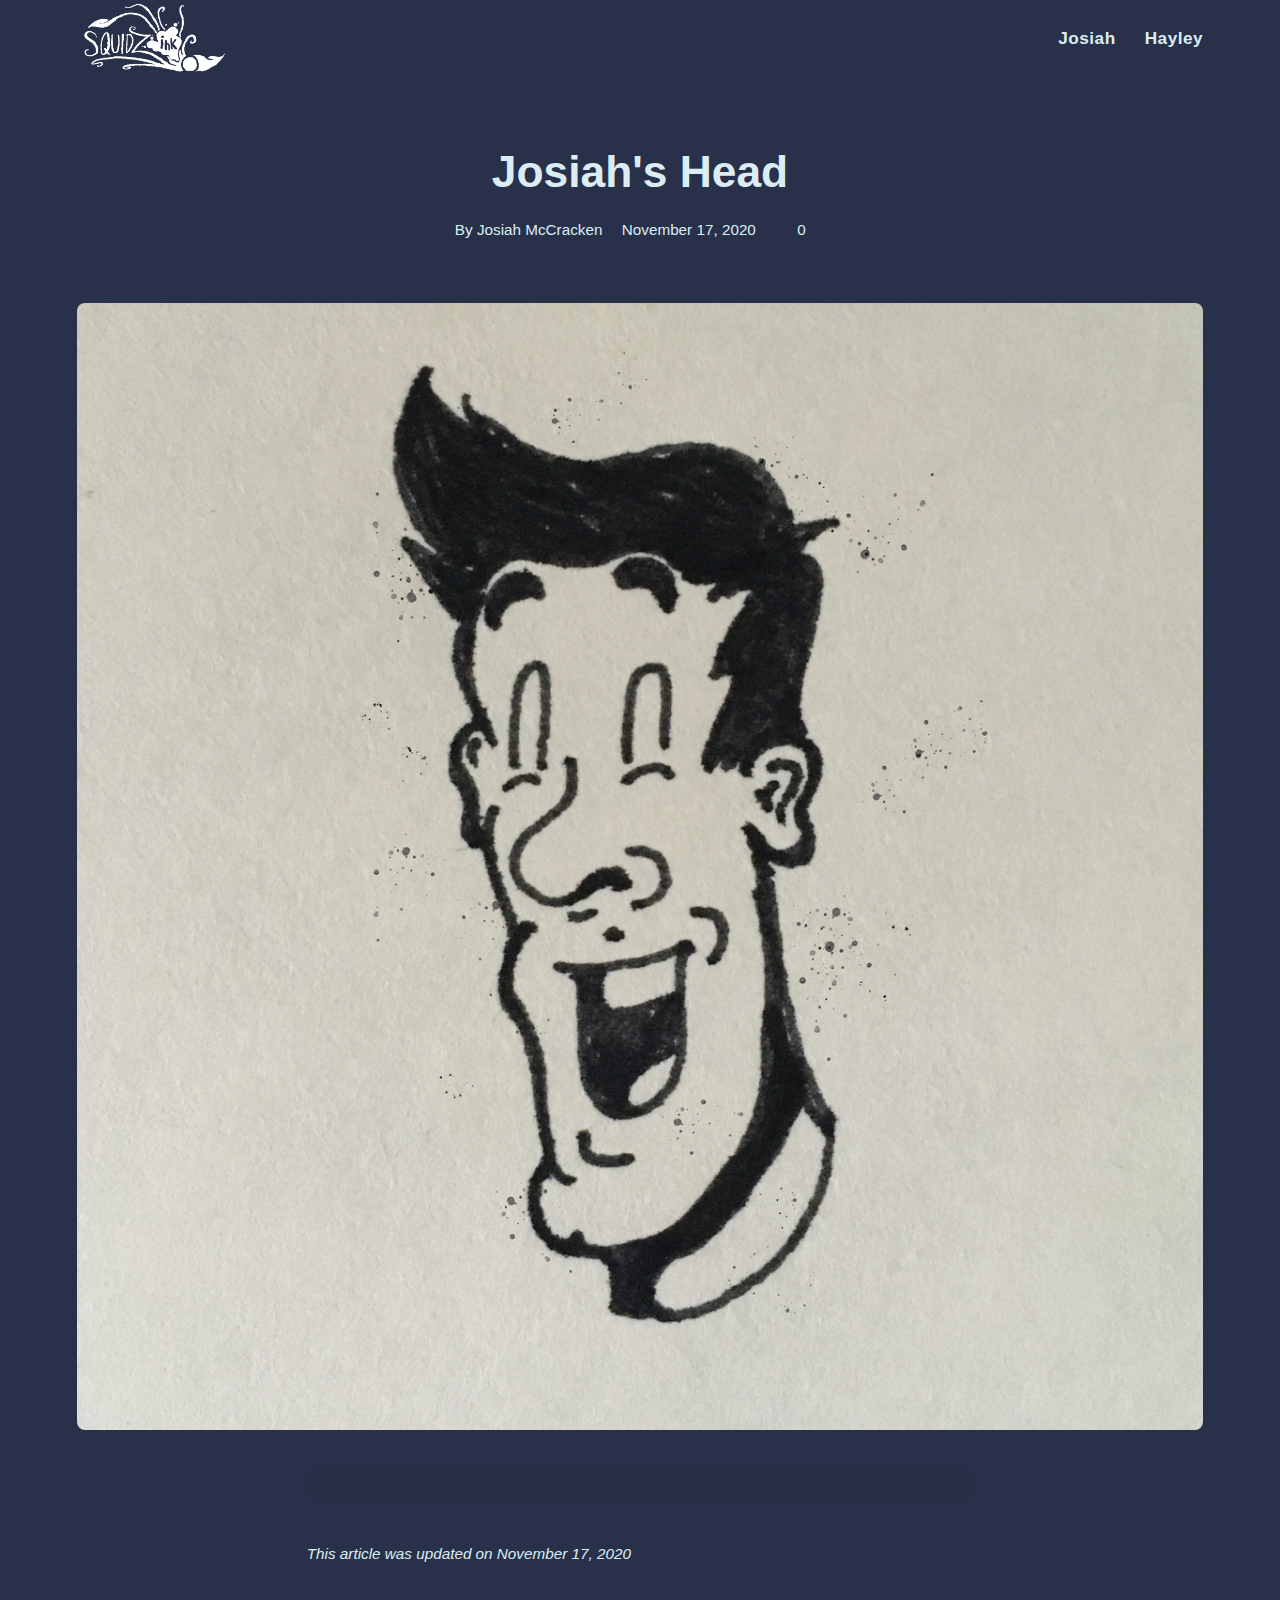
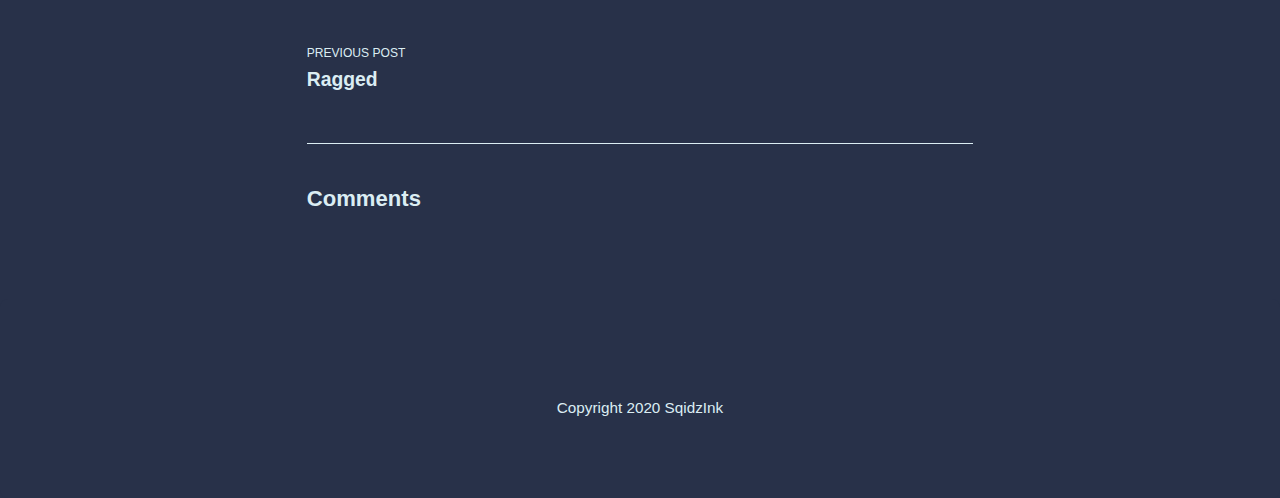
==== commit 9e5e64a3: "Updated from Publii" ====
--- a/josiahs-head/index.html
+++ b/josiahs-head/index.html
@@ -1,4 +1,4 @@
-<!DOCTYPE html><html lang="en-us"><head><meta charset="utf-8"><meta http-equiv="X-UA-Compatible" content="IE=edge"><meta name="viewport" content="width=device-width,initial-scale=1"><title>Josiah&#x27;s Head - SquidzInk</title><meta name="generator" content="Publii Open-Source CMS for Static Site"><link rel="canonical" href="https://Squidz1nk.github.io/josiahs-head/"><link rel="alternate" type="application/atom+xml" href="https://Squidz1nk.github.io/feed.xml"><link rel="alternate" type="application/json" href="https://Squidz1nk.github.io/feed.json"><meta property="og:title" content="Josiah's Head"><meta property="og:image" content="https://Squidz1nk.github.io/media/posts/3/IMG_0205-2.png"><meta property="og:site_name" content="SquidzInk"><meta property="og:description" content=""><meta property="og:url" content="https://Squidz1nk.github.io/josiahs-head/"><meta property="og:type" content="article"><style>:root{--body-font:-apple-system,BlinkMacSystemFont,"Segoe UI",Roboto,Oxygen,Ubuntu,Cantarell,"Fira Sans","Droid Sans","Helvetica Neue",Arial,sans-serif,"Apple Color Emoji","Segoe UI Emoji","Segoe UI Symbol";--heading-font:var(--body-font);--logo-font:var(--body-font);--menu-font:var(--body-font)}</style><link rel="stylesheet" href="https://Squidz1nk.github.io/assets/css/style.css?v=7e1dbc6539c62b6e6f89dedaf8471794"><script type="application/ld+json">{"@context":"http://schema.org","@type":"Article","mainEntityOfPage":{"@type":"WebPage","@id":"https://Squidz1nk.github.io/josiahs-head/"},"headline":"Josiah's Head","datePublished":"2020-11-17T20:26","dateModified":"2020-11-17T21:46","image":{"@type":"ImageObject","url":"https://Squidz1nk.github.io/media/posts/3/IMG_0205-2.png","height":2466,"width":2466},"description":"","author":{"@type":"Person","name":"Josiah McCracken"},"publisher":{"@type":"Organization","name":"Josiah McCracken","logo":{"@type":"ImageObject","url":"https://Squidz1nk.github.io/media/website/Artboard-1.png","height":579,"width":1149}}}</script></head><body><header class="header" id="js-header"><a href="https://Squidz1nk.github.io/" class="logo"><img src="https://Squidz1nk.github.io/media/website/Artboard-1.png" alt="SquidzInk"></a><nav class="navbar js-navbar"><button class="navbar__toggle js-toggle" aria-label="Menu"><span class="navbar__toggle-box"><span class="navbar__toggle-inner">Menu</span></span></button><ul class="navbar__menu"><li><a href="https://Squidz1nk.github.io/authors/josiah-mccracken/" target="_self">Josiah</a></li><li><a href="https://Squidz1nk.github.io/authors/hayley-cook/" target="_self">Hayley</a></li></ul></nav></header><main><div class="wrapper"><article class="post"><header class="post__header"><h1 class="post__title">Josiah&#x27;s Head</h1><div class="post__meta"><div class="post__author">By <a href="https://Squidz1nk.github.io/authors/josiah-mccracken/" class="invert" rel="author" title="Josiah McCracken">Josiah McCracken</a></div><time datetime="2020-11-17T20:26">November 17, 2020</time><div class="post__comments"><svg aria-hidden="true"><title>Comments</title><use xlink:href="https://Squidz1nk.github.io/assets/svg/svg-map.svg#comments"/></svg> <a href="https://Squidz1nk.github.io/josiahs-head/#comments" data-disqus-identifier="3" class="invert" rel="nofollow">0</a></div></div></header><figure class="post__featured-image"><img src="https://Squidz1nk.github.io/media/posts/3/IMG_0205-2.png" srcset="https://Squidz1nk.github.io/media/posts/3/responsive/IMG_0205-2-xs.png 300w, https://Squidz1nk.github.io/media/posts/3/responsive/IMG_0205-2-sm.png 480w, https://Squidz1nk.github.io/media/posts/3/responsive/IMG_0205-2-md.png 768w, https://Squidz1nk.github.io/media/posts/3/responsive/IMG_0205-2-lg.png 1200w" sizes="(min-width: 56.25em) 100vw, (min-width: 37.5em) 50vw, 100vw" loading="eager" height="2466" width="2466" alt=""></figure><div class="post__inner"><div class="post__entry"></div><footer><p class="post__last-updated">This article was updated on November 17, 2020</p><div class="post__tags-share"><aside class="post__share"></aside></div><nav class="post__nav"><div class="post__nav__prev"><a class="post__nav__link" href="https://Squidz1nk.github.io/ragged/" rel="prev">Previous Post<h3 class="h6">Ragged</h3></a></div></nav></footer></div></article><div class="comments post__inner" id="comments"><h3 class="h5">Comments</h3><div id="disqus_thread"></div><script>var disqus_config = function () {
+<!DOCTYPE html><html lang="en-us"><head><meta charset="utf-8"><meta http-equiv="X-UA-Compatible" content="IE=edge"><meta name="viewport" content="width=device-width,initial-scale=1"><title>Josiah&#x27;s Head - SquidzInk</title><meta name="generator" content="Publii Open-Source CMS for Static Site"><link rel="canonical" href="https://Squidz1nk.github.io/josiahs-head/"><link rel="alternate" type="application/atom+xml" href="https://Squidz1nk.github.io/feed.xml"><link rel="alternate" type="application/json" href="https://Squidz1nk.github.io/feed.json"><meta property="og:title" content="Josiah's Head"><meta property="og:image" content="https://Squidz1nk.github.io/media/posts/3/IMG_0205-2.png"><meta property="og:site_name" content="SquidzInk"><meta property="og:description" content=""><meta property="og:url" content="https://Squidz1nk.github.io/josiahs-head/"><meta property="og:type" content="article"><style>:root{--body-font:-apple-system,BlinkMacSystemFont,"Segoe UI",Roboto,Oxygen,Ubuntu,Cantarell,"Fira Sans","Droid Sans","Helvetica Neue",Arial,sans-serif,"Apple Color Emoji","Segoe UI Emoji","Segoe UI Symbol";--heading-font:var(--body-font);--logo-font:var(--body-font);--menu-font:var(--body-font)}</style><link rel="stylesheet" href="https://Squidz1nk.github.io/assets/css/style.css?v=13a606c8e7a25c21b162cbc52c8f5aff"><script type="application/ld+json">{"@context":"http://schema.org","@type":"Article","mainEntityOfPage":{"@type":"WebPage","@id":"https://Squidz1nk.github.io/josiahs-head/"},"headline":"Josiah's Head","datePublished":"2020-11-17T20:26","dateModified":"2020-11-17T21:46","image":{"@type":"ImageObject","url":"https://Squidz1nk.github.io/media/posts/3/IMG_0205-2.png","height":2466,"width":2466},"description":"","author":{"@type":"Person","name":"Josiah McCracken"},"publisher":{"@type":"Organization","name":"Josiah McCracken","logo":{"@type":"ImageObject","url":"https://Squidz1nk.github.io/media/website/Artboard-1.png","height":579,"width":1149}}}</script></head><body><header class="header" id="js-header"><a href="https://Squidz1nk.github.io/" class="logo"><img src="https://Squidz1nk.github.io/media/website/Artboard-1.png" alt="SquidzInk"></a><nav class="navbar js-navbar"><button class="navbar__toggle js-toggle" aria-label="Menu"><span class="navbar__toggle-box"><span class="navbar__toggle-inner">Menu</span></span></button><ul class="navbar__menu"><li><a href="https://Squidz1nk.github.io/authors/josiah-mccracken/" target="_self">Josiah</a></li><li><a href="https://Squidz1nk.github.io/authors/hayley-cook/" target="_self">Hayley</a></li></ul></nav></header><main><div class="wrapper"><article class="post"><header class="post__header"><h1 class="post__title">Josiah&#x27;s Head</h1><div class="post__meta"><div class="post__author">By <a href="https://Squidz1nk.github.io/authors/josiah-mccracken/" class="invert" rel="author" title="Josiah McCracken">Josiah McCracken</a></div><time datetime="2020-11-17T20:26">November 17, 2020</time><div class="post__comments"><svg aria-hidden="true"><title>Comments</title><use xlink:href="https://Squidz1nk.github.io/assets/svg/svg-map.svg#comments"/></svg> <a href="https://Squidz1nk.github.io/josiahs-head/#comments" data-disqus-identifier="3" class="invert" rel="nofollow">0</a></div></div></header><figure class="post__featured-image"><img src="https://Squidz1nk.github.io/media/posts/3/IMG_0205-2.png" srcset="https://Squidz1nk.github.io/media/posts/3/responsive/IMG_0205-2-xs.png 300w, https://Squidz1nk.github.io/media/posts/3/responsive/IMG_0205-2-sm.png 480w, https://Squidz1nk.github.io/media/posts/3/responsive/IMG_0205-2-md.png 768w, https://Squidz1nk.github.io/media/posts/3/responsive/IMG_0205-2-lg.png 1200w" sizes="(min-width: 56.25em) 100vw, (min-width: 37.5em) 50vw, 100vw" loading="eager" height="2466" width="2466" alt=""></figure><div class="post__inner"><div class="post__entry"></div><footer><p class="post__last-updated">This article was updated on November 17, 2020</p><div class="post__tags-share"><aside class="post__share"></aside></div><nav class="post__nav"><div class="post__nav__prev"><a class="post__nav__link" href="https://Squidz1nk.github.io/ragged/" rel="prev">Previous Post<h3 class="h6">Ragged</h3></a></div></nav></footer></div></article><div class="comments post__inner" id="comments"><h3 class="h5">Comments</h3><div id="disqus_thread"></div><script>var disqus_config = function () {
                     this.page.url = '';
             		this.page.identifier = '';
                 };
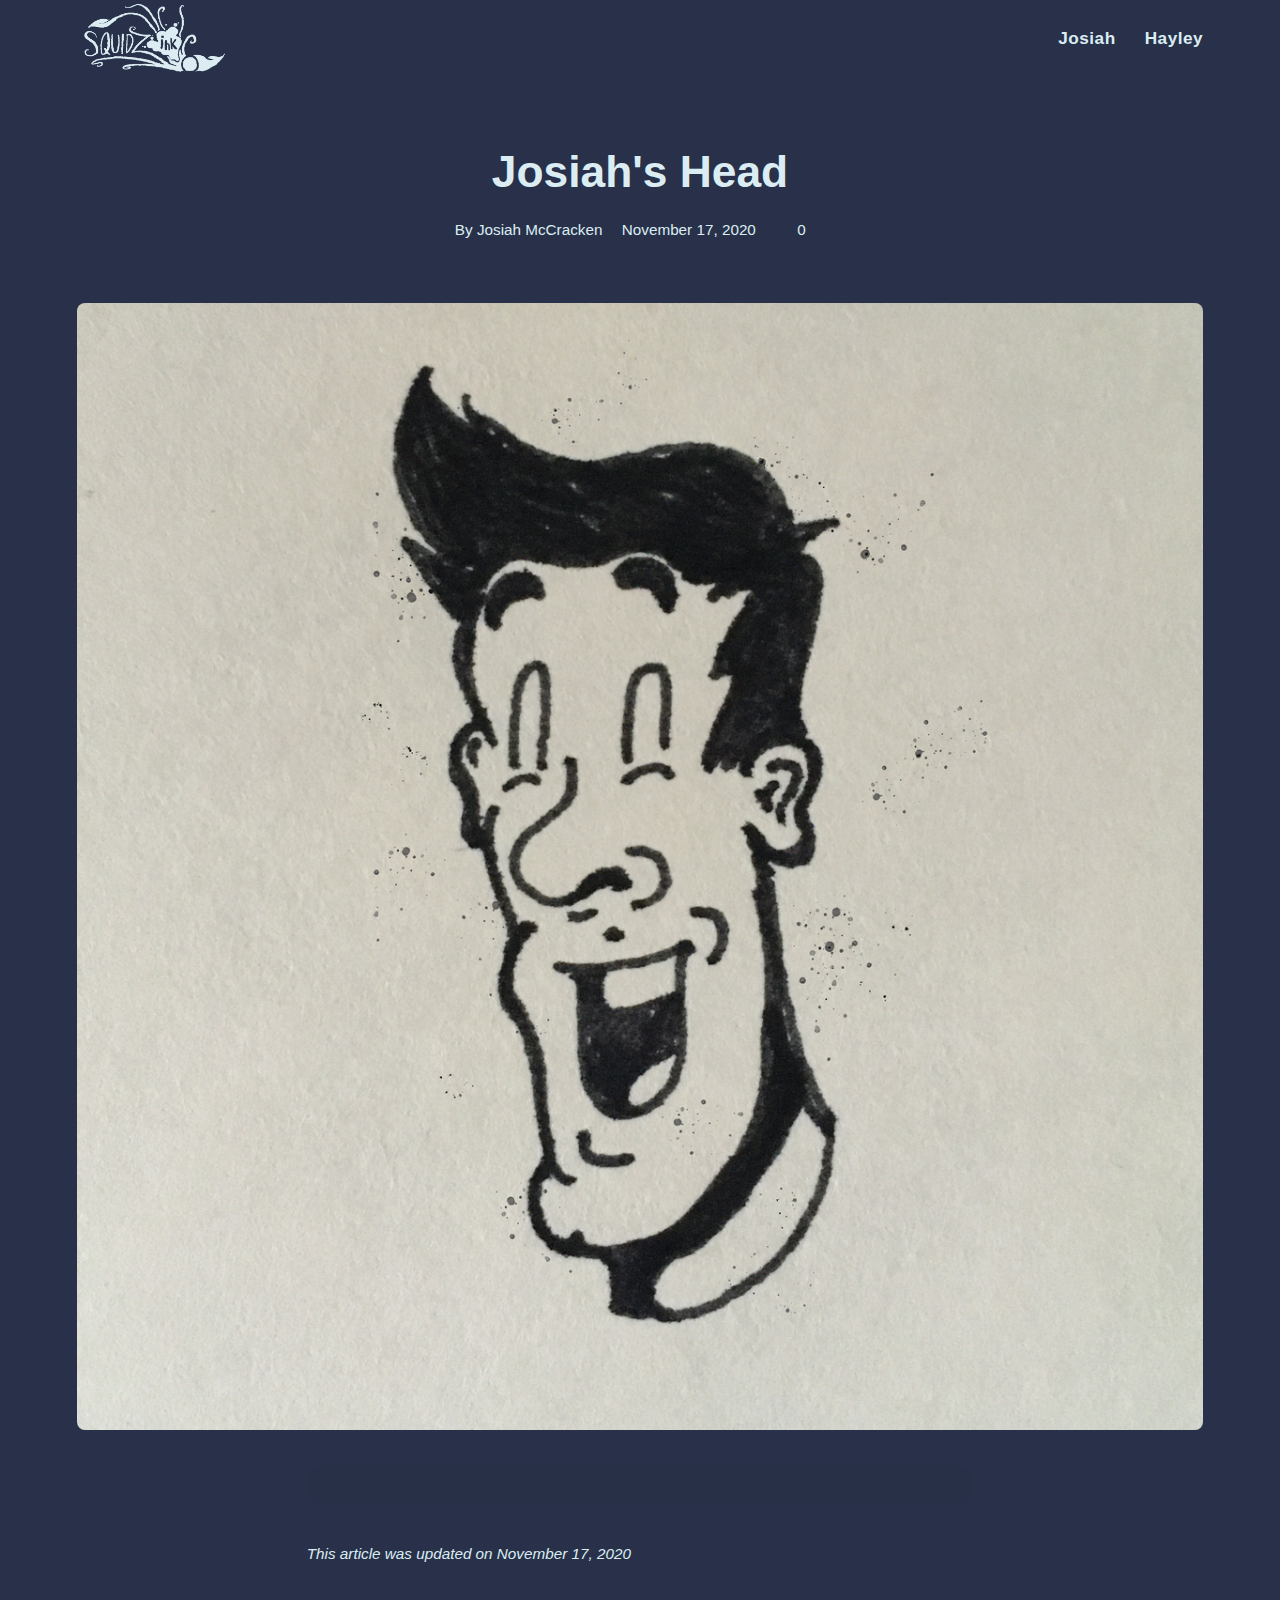
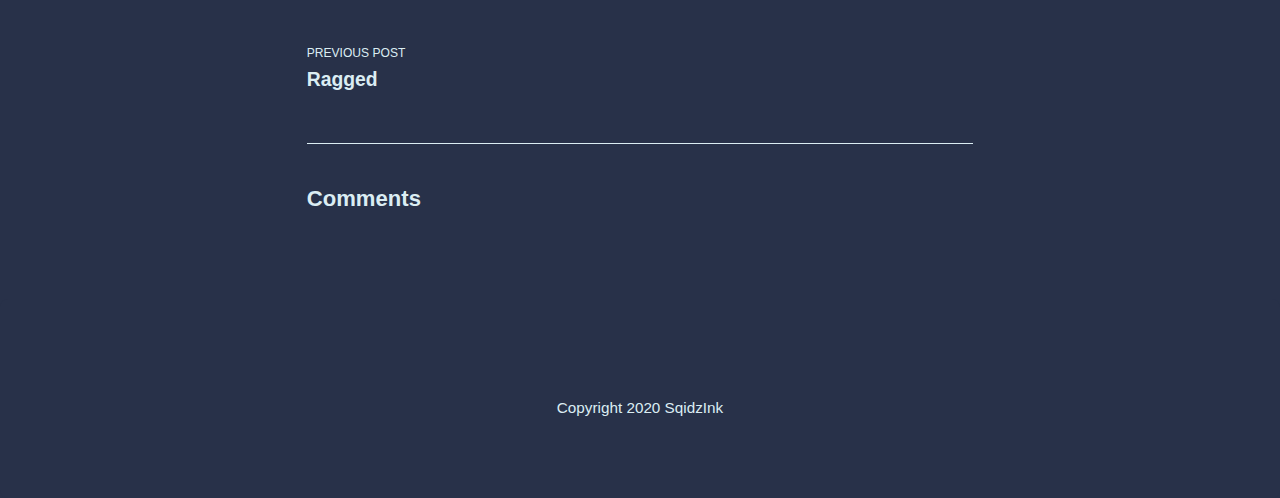
==== commit 38dad94d: "Updated from Publii" ====
--- a/josiahs-head/index.html
+++ b/josiahs-head/index.html
@@ -1,4 +1,4 @@
-<!DOCTYPE html><html lang="en-us"><head><meta charset="utf-8"><meta http-equiv="X-UA-Compatible" content="IE=edge"><meta name="viewport" content="width=device-width,initial-scale=1"><title>Josiah&#x27;s Head - SquidzInk</title><meta name="generator" content="Publii Open-Source CMS for Static Site"><link rel="canonical" href="https://Squidz1nk.github.io/josiahs-head/"><link rel="alternate" type="application/atom+xml" href="https://Squidz1nk.github.io/feed.xml"><link rel="alternate" type="application/json" href="https://Squidz1nk.github.io/feed.json"><meta property="og:title" content="Josiah's Head"><meta property="og:image" content="https://Squidz1nk.github.io/media/posts/3/IMG_0205-2.png"><meta property="og:site_name" content="SquidzInk"><meta property="og:description" content=""><meta property="og:url" content="https://Squidz1nk.github.io/josiahs-head/"><meta property="og:type" content="article"><style>:root{--body-font:-apple-system,BlinkMacSystemFont,"Segoe UI",Roboto,Oxygen,Ubuntu,Cantarell,"Fira Sans","Droid Sans","Helvetica Neue",Arial,sans-serif,"Apple Color Emoji","Segoe UI Emoji","Segoe UI Symbol";--heading-font:var(--body-font);--logo-font:var(--body-font);--menu-font:var(--body-font)}</style><link rel="stylesheet" href="https://Squidz1nk.github.io/assets/css/style.css?v=13a606c8e7a25c21b162cbc52c8f5aff"><script type="application/ld+json">{"@context":"http://schema.org","@type":"Article","mainEntityOfPage":{"@type":"WebPage","@id":"https://Squidz1nk.github.io/josiahs-head/"},"headline":"Josiah's Head","datePublished":"2020-11-17T20:26","dateModified":"2020-11-17T21:46","image":{"@type":"ImageObject","url":"https://Squidz1nk.github.io/media/posts/3/IMG_0205-2.png","height":2466,"width":2466},"description":"","author":{"@type":"Person","name":"Josiah McCracken"},"publisher":{"@type":"Organization","name":"Josiah McCracken","logo":{"@type":"ImageObject","url":"https://Squidz1nk.github.io/media/website/Artboard-1.png","height":579,"width":1149}}}</script></head><body><header class="header" id="js-header"><a href="https://Squidz1nk.github.io/" class="logo"><img src="https://Squidz1nk.github.io/media/website/Artboard-1.png" alt="SquidzInk"></a><nav class="navbar js-navbar"><button class="navbar__toggle js-toggle" aria-label="Menu"><span class="navbar__toggle-box"><span class="navbar__toggle-inner">Menu</span></span></button><ul class="navbar__menu"><li><a href="https://Squidz1nk.github.io/authors/josiah-mccracken/" target="_self">Josiah</a></li><li><a href="https://Squidz1nk.github.io/authors/hayley-cook/" target="_self">Hayley</a></li></ul></nav></header><main><div class="wrapper"><article class="post"><header class="post__header"><h1 class="post__title">Josiah&#x27;s Head</h1><div class="post__meta"><div class="post__author">By <a href="https://Squidz1nk.github.io/authors/josiah-mccracken/" class="invert" rel="author" title="Josiah McCracken">Josiah McCracken</a></div><time datetime="2020-11-17T20:26">November 17, 2020</time><div class="post__comments"><svg aria-hidden="true"><title>Comments</title><use xlink:href="https://Squidz1nk.github.io/assets/svg/svg-map.svg#comments"/></svg> <a href="https://Squidz1nk.github.io/josiahs-head/#comments" data-disqus-identifier="3" class="invert" rel="nofollow">0</a></div></div></header><figure class="post__featured-image"><img src="https://Squidz1nk.github.io/media/posts/3/IMG_0205-2.png" srcset="https://Squidz1nk.github.io/media/posts/3/responsive/IMG_0205-2-xs.png 300w, https://Squidz1nk.github.io/media/posts/3/responsive/IMG_0205-2-sm.png 480w, https://Squidz1nk.github.io/media/posts/3/responsive/IMG_0205-2-md.png 768w, https://Squidz1nk.github.io/media/posts/3/responsive/IMG_0205-2-lg.png 1200w" sizes="(min-width: 56.25em) 100vw, (min-width: 37.5em) 50vw, 100vw" loading="eager" height="2466" width="2466" alt=""></figure><div class="post__inner"><div class="post__entry"></div><footer><p class="post__last-updated">This article was updated on November 17, 2020</p><div class="post__tags-share"><aside class="post__share"></aside></div><nav class="post__nav"><div class="post__nav__prev"><a class="post__nav__link" href="https://Squidz1nk.github.io/ragged/" rel="prev">Previous Post<h3 class="h6">Ragged</h3></a></div></nav></footer></div></article><div class="comments post__inner" id="comments"><h3 class="h5">Comments</h3><div id="disqus_thread"></div><script>var disqus_config = function () {
+<!DOCTYPE html><html lang="en-us"><head><meta charset="utf-8"><meta http-equiv="X-UA-Compatible" content="IE=edge"><meta name="viewport" content="width=device-width,initial-scale=1"><title>Josiah&#x27;s Head - SquidzInk</title><meta name="generator" content="Publii Open-Source CMS for Static Site"><link rel="canonical" href="https://Squidz1nk.github.io/josiahs-head/"><link rel="alternate" type="application/atom+xml" href="https://Squidz1nk.github.io/feed.xml"><link rel="alternate" type="application/json" href="https://Squidz1nk.github.io/feed.json"><meta property="og:title" content="Josiah's Head"><meta property="og:image" content="https://Squidz1nk.github.io/media/posts/3/IMG_0205-2.png"><meta property="og:site_name" content="SquidzInk"><meta property="og:description" content=""><meta property="og:url" content="https://Squidz1nk.github.io/josiahs-head/"><meta property="og:type" content="article"><style>:root{--body-font:-apple-system,BlinkMacSystemFont,"Segoe UI",Roboto,Oxygen,Ubuntu,Cantarell,"Fira Sans","Droid Sans","Helvetica Neue",Arial,sans-serif,"Apple Color Emoji","Segoe UI Emoji","Segoe UI Symbol";--heading-font:var(--body-font);--logo-font:var(--body-font);--menu-font:var(--body-font)}</style><link rel="stylesheet" href="https://Squidz1nk.github.io/assets/css/style.css?v=40d6869d9f8c06637e4f6ee287fe8149"><script type="application/ld+json">{"@context":"http://schema.org","@type":"Article","mainEntityOfPage":{"@type":"WebPage","@id":"https://Squidz1nk.github.io/josiahs-head/"},"headline":"Josiah's Head","datePublished":"2020-11-17T20:26","dateModified":"2020-11-17T21:46","image":{"@type":"ImageObject","url":"https://Squidz1nk.github.io/media/posts/3/IMG_0205-2.png","height":2466,"width":2466},"description":"","author":{"@type":"Person","name":"Josiah McCracken"},"publisher":{"@type":"Organization","name":"Josiah McCracken","logo":{"@type":"ImageObject","url":"https://Squidz1nk.github.io/media/website/Artboard-1.png","height":579,"width":1149}}}</script></head><body><header class="header" id="js-header"><a href="https://Squidz1nk.github.io/" class="logo"><img src="https://Squidz1nk.github.io/media/website/Artboard-1.png" alt="SquidzInk"></a><nav class="navbar js-navbar"><button class="navbar__toggle js-toggle" aria-label="Menu"><span class="navbar__toggle-box"><span class="navbar__toggle-inner">Menu</span></span></button><ul class="navbar__menu"><li><a href="https://Squidz1nk.github.io/authors/josiah-mccracken/" target="_self">Josiah</a></li><li><a href="https://Squidz1nk.github.io/authors/hayley-cook/" target="_self">Hayley</a></li></ul></nav></header><main><div class="wrapper"><article class="post"><header class="post__header"><h1 class="post__title">Josiah&#x27;s Head</h1><div class="post__meta"><div class="post__author">By <a href="https://Squidz1nk.github.io/authors/josiah-mccracken/" class="invert" rel="author" title="Josiah McCracken">Josiah McCracken</a></div><time datetime="2020-11-17T20:26">November 17, 2020</time><div class="post__comments"><svg aria-hidden="true"><title>Comments</title><use xlink:href="https://Squidz1nk.github.io/assets/svg/svg-map.svg#comments"/></svg> <a href="https://Squidz1nk.github.io/josiahs-head/#comments" data-disqus-identifier="3" class="invert" rel="nofollow">0</a></div></div></header><figure class="post__featured-image"><img src="https://Squidz1nk.github.io/media/posts/3/IMG_0205-2.png" srcset="https://Squidz1nk.github.io/media/posts/3/responsive/IMG_0205-2-xs.png 300w, https://Squidz1nk.github.io/media/posts/3/responsive/IMG_0205-2-sm.png 480w, https://Squidz1nk.github.io/media/posts/3/responsive/IMG_0205-2-md.png 768w, https://Squidz1nk.github.io/media/posts/3/responsive/IMG_0205-2-lg.png 1200w" sizes="(min-width: 56.25em) 100vw, (min-width: 37.5em) 50vw, 100vw" loading="eager" height="2466" width="2466" alt=""></figure><div class="post__inner"><div class="post__entry"></div><footer><p class="post__last-updated">This article was updated on November 17, 2020</p><div class="post__tags-share"><aside class="post__share"></aside></div><nav class="post__nav"><div class="post__nav__prev"><a class="post__nav__link" href="https://Squidz1nk.github.io/ragged/" rel="prev">Previous Post<h3 class="h6">Ragged</h3></a></div></nav></footer></div></article><div class="comments post__inner" id="comments"><h3 class="h5">Comments</h3><div id="disqus_thread"></div><script>var disqus_config = function () {
                     this.page.url = '';
             		this.page.identifier = '';
                 };
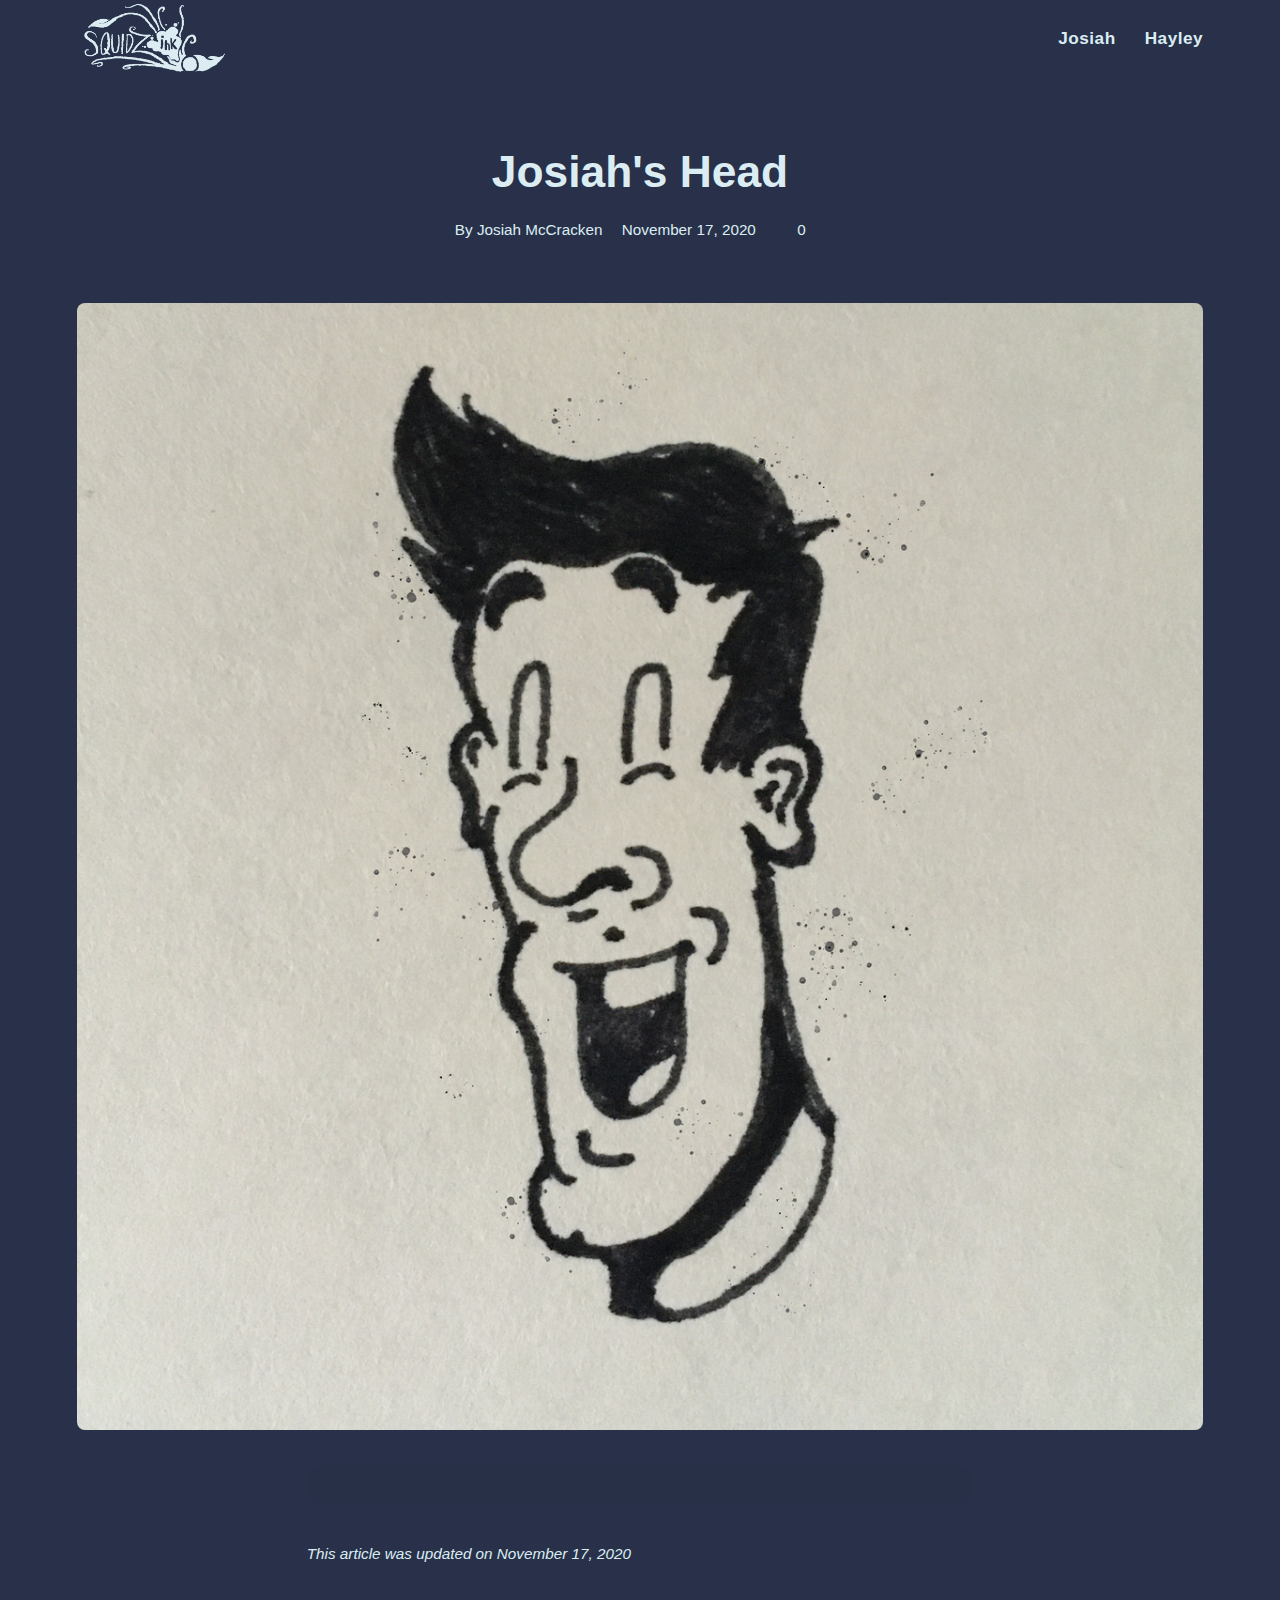
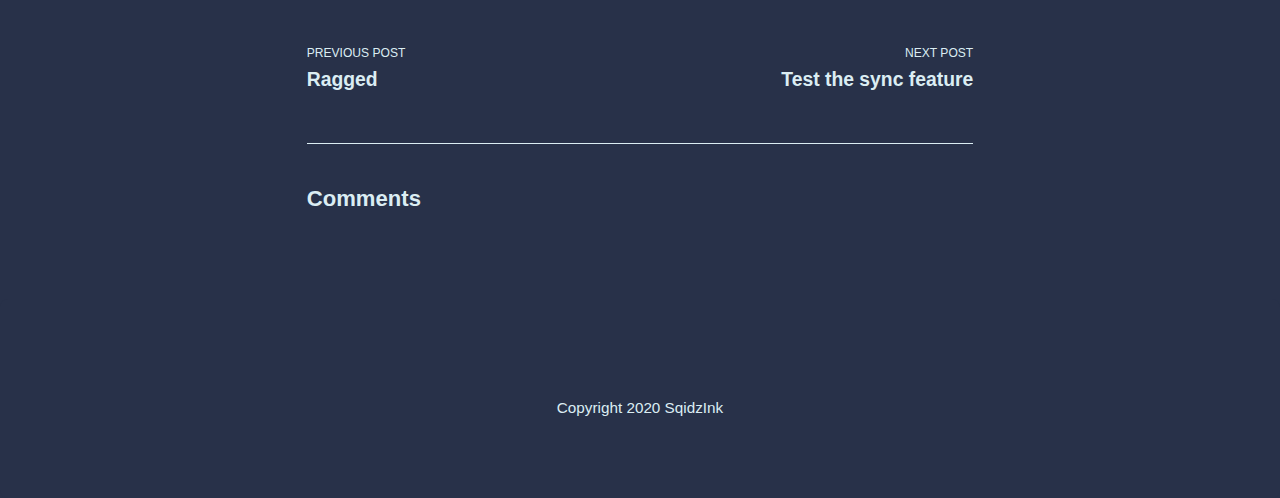
==== commit d3397794: "automated sync" ====
--- a/josiahs-head/index.html
+++ b/josiahs-head/index.html
@@ -1,4 +1,4 @@
-<!DOCTYPE html><html lang="en-us"><head><meta charset="utf-8"><meta http-equiv="X-UA-Compatible" content="IE=edge"><meta name="viewport" content="width=device-width,initial-scale=1"><title>Josiah&#x27;s Head - SquidzInk</title><meta name="generator" content="Publii Open-Source CMS for Static Site"><link rel="canonical" href="https://Squidz1nk.github.io/josiahs-head/"><link rel="alternate" type="application/atom+xml" href="https://Squidz1nk.github.io/feed.xml"><link rel="alternate" type="application/json" href="https://Squidz1nk.github.io/feed.json"><meta property="og:title" content="Josiah's Head"><meta property="og:image" content="https://Squidz1nk.github.io/media/posts/3/IMG_0205-2.png"><meta property="og:site_name" content="SquidzInk"><meta property="og:description" content=""><meta property="og:url" content="https://Squidz1nk.github.io/josiahs-head/"><meta property="og:type" content="article"><style>:root{--body-font:-apple-system,BlinkMacSystemFont,"Segoe UI",Roboto,Oxygen,Ubuntu,Cantarell,"Fira Sans","Droid Sans","Helvetica Neue",Arial,sans-serif,"Apple Color Emoji","Segoe UI Emoji","Segoe UI Symbol";--heading-font:var(--body-font);--logo-font:var(--body-font);--menu-font:var(--body-font)}</style><link rel="stylesheet" href="https://Squidz1nk.github.io/assets/css/style.css?v=40d6869d9f8c06637e4f6ee287fe8149"><script type="application/ld+json">{"@context":"http://schema.org","@type":"Article","mainEntityOfPage":{"@type":"WebPage","@id":"https://Squidz1nk.github.io/josiahs-head/"},"headline":"Josiah's Head","datePublished":"2020-11-17T20:26","dateModified":"2020-11-17T21:46","image":{"@type":"ImageObject","url":"https://Squidz1nk.github.io/media/posts/3/IMG_0205-2.png","height":2466,"width":2466},"description":"","author":{"@type":"Person","name":"Josiah McCracken"},"publisher":{"@type":"Organization","name":"Josiah McCracken","logo":{"@type":"ImageObject","url":"https://Squidz1nk.github.io/media/website/Artboard-1.png","height":579,"width":1149}}}</script></head><body><header class="header" id="js-header"><a href="https://Squidz1nk.github.io/" class="logo"><img src="https://Squidz1nk.github.io/media/website/Artboard-1.png" alt="SquidzInk"></a><nav class="navbar js-navbar"><button class="navbar__toggle js-toggle" aria-label="Menu"><span class="navbar__toggle-box"><span class="navbar__toggle-inner">Menu</span></span></button><ul class="navbar__menu"><li><a href="https://Squidz1nk.github.io/authors/josiah-mccracken/" target="_self">Josiah</a></li><li><a href="https://Squidz1nk.github.io/authors/hayley-cook/" target="_self">Hayley</a></li></ul></nav></header><main><div class="wrapper"><article class="post"><header class="post__header"><h1 class="post__title">Josiah&#x27;s Head</h1><div class="post__meta"><div class="post__author">By <a href="https://Squidz1nk.github.io/authors/josiah-mccracken/" class="invert" rel="author" title="Josiah McCracken">Josiah McCracken</a></div><time datetime="2020-11-17T20:26">November 17, 2020</time><div class="post__comments"><svg aria-hidden="true"><title>Comments</title><use xlink:href="https://Squidz1nk.github.io/assets/svg/svg-map.svg#comments"/></svg> <a href="https://Squidz1nk.github.io/josiahs-head/#comments" data-disqus-identifier="3" class="invert" rel="nofollow">0</a></div></div></header><figure class="post__featured-image"><img src="https://Squidz1nk.github.io/media/posts/3/IMG_0205-2.png" srcset="https://Squidz1nk.github.io/media/posts/3/responsive/IMG_0205-2-xs.png 300w, https://Squidz1nk.github.io/media/posts/3/responsive/IMG_0205-2-sm.png 480w, https://Squidz1nk.github.io/media/posts/3/responsive/IMG_0205-2-md.png 768w, https://Squidz1nk.github.io/media/posts/3/responsive/IMG_0205-2-lg.png 1200w" sizes="(min-width: 56.25em) 100vw, (min-width: 37.5em) 50vw, 100vw" loading="eager" height="2466" width="2466" alt=""></figure><div class="post__inner"><div class="post__entry"></div><footer><p class="post__last-updated">This article was updated on November 17, 2020</p><div class="post__tags-share"><aside class="post__share"></aside></div><nav class="post__nav"><div class="post__nav__prev"><a class="post__nav__link" href="https://Squidz1nk.github.io/ragged/" rel="prev">Previous Post<h3 class="h6">Ragged</h3></a></div></nav></footer></div></article><div class="comments post__inner" id="comments"><h3 class="h5">Comments</h3><div id="disqus_thread"></div><script>var disqus_config = function () {
+<!DOCTYPE html><html lang="en-us"><head><meta charset="utf-8"><meta http-equiv="X-UA-Compatible" content="IE=edge"><meta name="viewport" content="width=device-width,initial-scale=1"><title>Josiah&#x27;s Head - SquidzInk</title><meta name="generator" content="Publii Open-Source CMS for Static Site"><link rel="canonical" href="https://Squidz1nk.github.io/josiahs-head/"><link rel="alternate" type="application/atom+xml" href="https://Squidz1nk.github.io/feed.xml"><link rel="alternate" type="application/json" href="https://Squidz1nk.github.io/feed.json"><meta property="og:title" content="Josiah's Head"><meta property="og:image" content="https://Squidz1nk.github.io/media/posts/3/IMG_0205-2.png"><meta property="og:site_name" content="SquidzInk"><meta property="og:description" content=""><meta property="og:url" content="https://Squidz1nk.github.io/josiahs-head/"><meta property="og:type" content="article"><style>:root{--body-font:-apple-system,BlinkMacSystemFont,"Segoe UI",Roboto,Oxygen,Ubuntu,Cantarell,"Fira Sans","Droid Sans","Helvetica Neue",Arial,sans-serif,"Apple Color Emoji","Segoe UI Emoji","Segoe UI Symbol";--heading-font:var(--body-font);--logo-font:var(--body-font);--menu-font:var(--body-font)}</style><link rel="stylesheet" href="https://Squidz1nk.github.io/assets/css/style.css?v=40d6869d9f8c06637e4f6ee287fe8149"><script type="application/ld+json">{"@context":"http://schema.org","@type":"Article","mainEntityOfPage":{"@type":"WebPage","@id":"https://Squidz1nk.github.io/josiahs-head/"},"headline":"Josiah's Head","datePublished":"2020-11-17T20:26","dateModified":"2020-11-17T21:46","image":{"@type":"ImageObject","url":"https://Squidz1nk.github.io/media/posts/3/IMG_0205-2.png","height":2466,"width":2466},"description":"","author":{"@type":"Person","name":"Josiah McCracken"},"publisher":{"@type":"Organization","name":"Josiah McCracken","logo":{"@type":"ImageObject","url":"https://Squidz1nk.github.io/media/website/Artboard-1.png","height":579,"width":1149}}}</script></head><body><header class="header" id="js-header"><a href="https://Squidz1nk.github.io/" class="logo"><img src="https://Squidz1nk.github.io/media/website/Artboard-1.png" alt="SquidzInk"></a><nav class="navbar js-navbar"><button class="navbar__toggle js-toggle" aria-label="Menu"><span class="navbar__toggle-box"><span class="navbar__toggle-inner">Menu</span></span></button><ul class="navbar__menu"><li><a href="https://Squidz1nk.github.io/authors/josiah-mccracken/" target="_self">Josiah</a></li><li><a href="https://Squidz1nk.github.io/authors/hayley-cook/" target="_self">Hayley</a></li></ul></nav></header><main><div class="wrapper"><article class="post"><header class="post__header"><h1 class="post__title">Josiah&#x27;s Head</h1><div class="post__meta"><div class="post__author">By <a href="https://Squidz1nk.github.io/authors/josiah-mccracken/" class="invert" rel="author" title="Josiah McCracken">Josiah McCracken</a></div><time datetime="2020-11-17T20:26">November 17, 2020</time><div class="post__comments"><svg aria-hidden="true"><title>Comments</title><use xlink:href="https://Squidz1nk.github.io/assets/svg/svg-map.svg#comments"/></svg> <a href="https://Squidz1nk.github.io/josiahs-head/#comments" data-disqus-identifier="3" class="invert" rel="nofollow">0</a></div></div></header><figure class="post__featured-image"><img src="https://Squidz1nk.github.io/media/posts/3/IMG_0205-2.png" srcset="https://Squidz1nk.github.io/media/posts/3/responsive/IMG_0205-2-xs.png 300w, https://Squidz1nk.github.io/media/posts/3/responsive/IMG_0205-2-sm.png 480w, https://Squidz1nk.github.io/media/posts/3/responsive/IMG_0205-2-md.png 768w, https://Squidz1nk.github.io/media/posts/3/responsive/IMG_0205-2-lg.png 1200w" sizes="(min-width: 56.25em) 100vw, (min-width: 37.5em) 50vw, 100vw" loading="eager" height="2466" width="2466" alt=""></figure><div class="post__inner"><div class="post__entry"></div><footer><p class="post__last-updated">This article was updated on November 17, 2020</p><div class="post__tags-share"><aside class="post__share"></aside></div><nav class="post__nav"><div class="post__nav__prev"><a class="post__nav__link" href="https://Squidz1nk.github.io/ragged/" rel="prev">Previous Post<h3 class="h6">Ragged</h3></a></div><div class="post__nav__next"><a class="post__nav__link" href="https://Squidz1nk.github.io/test-the-sync-feature/" rel="prev">Next Post<h3 class="h6">Test the sync feature</h3></a></div></nav></footer></div></article><div class="comments post__inner" id="comments"><h3 class="h5">Comments</h3><div id="disqus_thread"></div><script>var disqus_config = function () {
                     this.page.url = '';
             		this.page.identifier = '';
                 };
